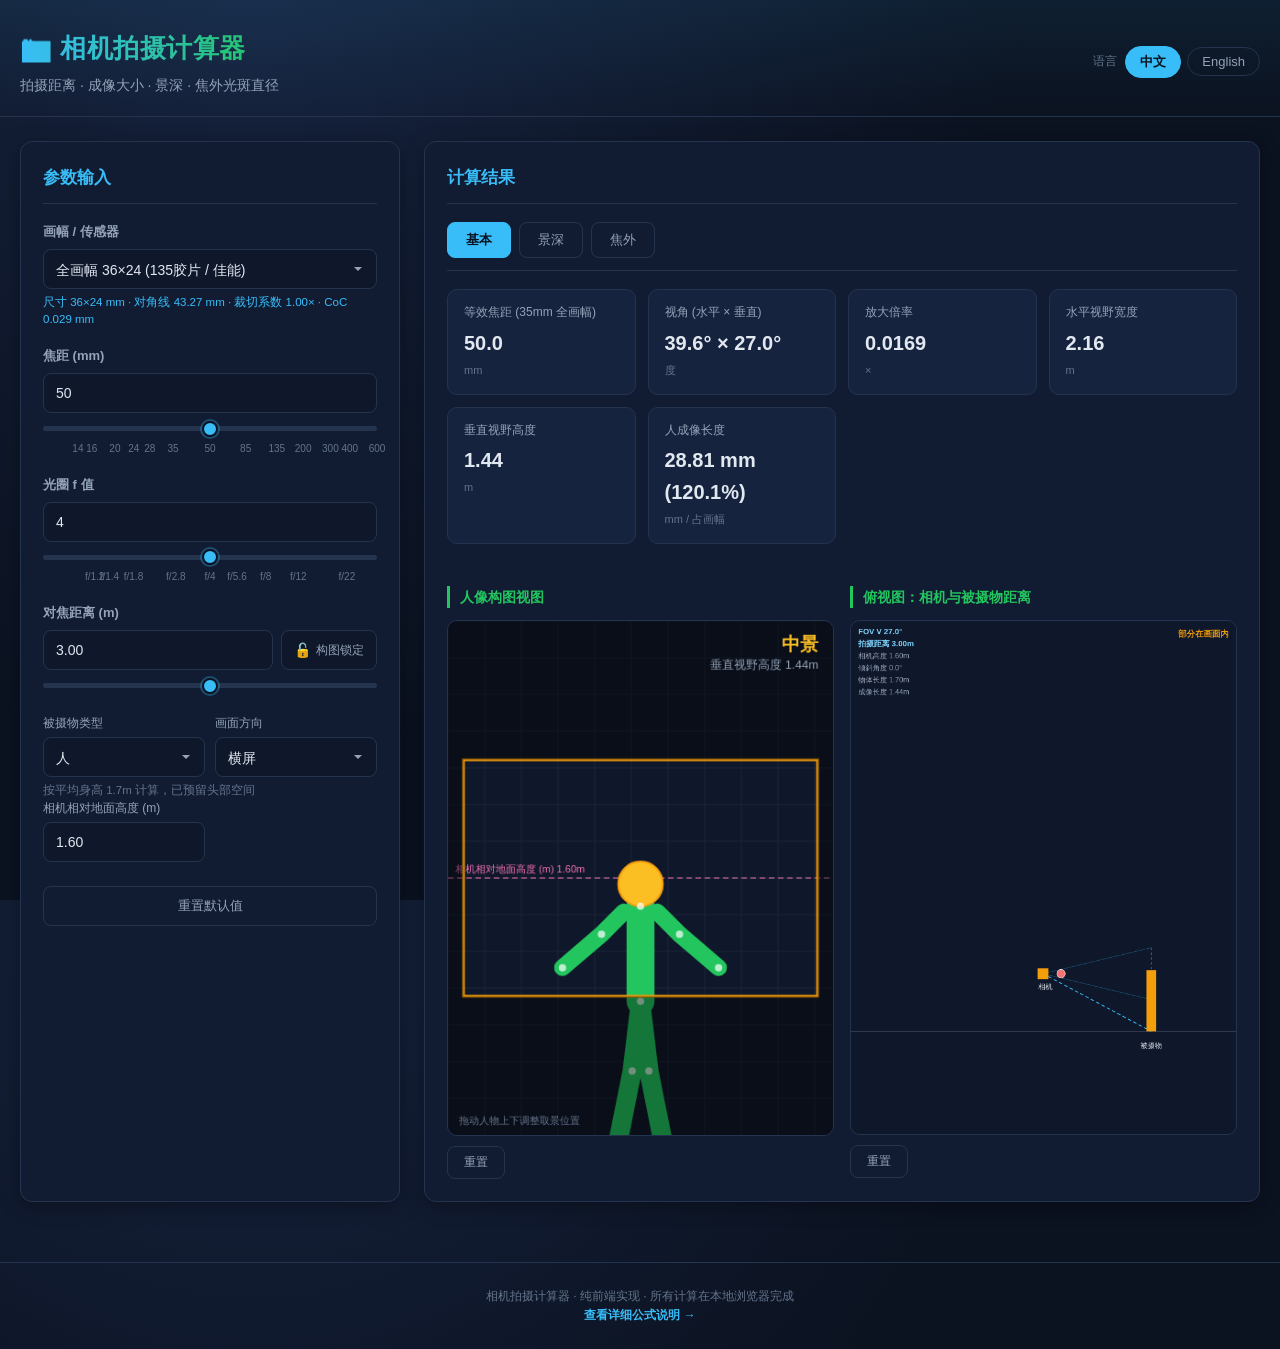
==== index.html @ 33f6d502 "init" ====
<!DOCTYPE html>
<html lang="zh-CN">
<head>
<meta charset="UTF-8">
<meta name="viewport" content="width=device-width, initial-scale=1.0">
<title>相机拍摄计算器 | Camera Calculator</title>
<link rel="stylesheet" href="css/style.css">
</head>
<body>
<header class="app-header">
  <div class="header-inner">
    <div class="header-text">
      <h1 data-i18n="appTitle">📷 相机拍摄计算器</h1>
      <p class="subtitle" data-i18n="subtitle">拍摄距离 · 成像大小 · 景深 · 焦外光斑直径</p>
    </div>
    <div class="lang-switch">
      <span class="lang-label" data-i18n="langLabel">语言</span>
      <button class="lang-btn active" data-lang="zh">中文</button>
      <button class="lang-btn" data-lang="en">English</button>
    </div>
  </div>
</header>

<div class="mobile-nav">
  <button class="mobile-nav-btn active" id="toggleInputBtn" data-i18n="inputTitle">参数输入</button>
  <button class="mobile-nav-btn active" id="toggleResultBtn" data-i18n="resultTitle">计算结果</button>
</div>

<main class="app-main">

  <!-- ============ 输入面板 ============ -->
  <section class="panel panel-input" id="panelInput">
    <h2 data-i18n="inputTitle">参数输入</h2>

    <div class="field-group">
      <label for="sensor" data-i18n="sensor">画幅 / 传感器</label>
      <select id="sensor"></select>
      <div class="hint" id="sensorInfo"></div>
    </div>

    <div class="field-group">
      <label for="focal" data-i18n="focal">焦距 (mm)</label>
      <input type="number" id="focal" value="50" min="1" max="2000" step="0.1">
      <input type="range" id="focalRange" min="0" max="1000" step="1" value="500" class="slider">
      <div class="tick-bar" id="focalTickBar"></div>
    </div>

    <div class="field-group">
      <label for="aperture" data-i18n="aperture">光圈 f 值</label>
      <input type="number" id="aperture" value="4" min="0.7" max="64" step="0.1">
      <input type="range" id="apertureRange" min="0" max="1000" step="1" value="500" class="slider">
      <div class="tick-bar" id="apertureTickBar"></div>
    </div>

    <div class="field-group">
      <label for="distance" data-i18n="distance">对焦距离 (m)</label>
      <div class="distance-input-row">
        <input type="number" id="distance" value="3" min="0.01" max="10000" step="0.01">
        <button class="lock-btn" id="compLockBtn" type="button" aria-pressed="false" title="构图锁定">
          <span class="lock-icon" id="compLockIcon">🔓</span>
          <span data-i18n="compLock">构图锁定</span>
        </button>
      </div>
      <input type="range" id="distanceRange" min="0" max="1000" step="1" value="500" class="slider">
    </div>

    <!-- 基本：被摄物类型与画面方向 -->
    <div class="field-group" data-group="basic">
      <div class="row-2">
        <div class="subj-col">
          <label for="subjectType" data-i18n="subjectType">被摄物类型</label>
          <select id="subjectType">
            <option value="person" selected data-i18n="subjectTypePerson">人</option>
            <option value="object" data-i18n="subjectTypeObject">物体</option>
          </select>
        </div>
        <div class="subj-col" id="orientationWrap">
          <label for="orientation" data-i18n="orientation">画面方向</label>
          <select id="orientation">
            <option value="landscape" selected data-i18n="orientationLandscape">横屏</option>
            <option value="portrait" data-i18n="orientationPortrait">竖屏</option>
          </select>
        </div>
      </div>
      <div class="hint" id="personHint" data-i18n="personHeightHint">按平均身高 1.7m 计算，已预留头部空间</div>
      <div class="row-2" id="eyeHeightRow">
        <div class="subj-col">
          <label for="eyeHeight" data-i18n="eyeHeight">相机相对人眼高度 (m)</label>
          <input type="number" id="eyeHeight" value="1.6" min="0" max="3" step="0.01">
        </div>
      </div>
    </div>

    <!-- 基本：物体尺寸 -->
    <div class="field-group" data-group="basic" id="subjectSizeGroup">
      <label data-i18n="subjectSizeGroup">被摄物尺寸 (m)</label>
      <div class="row-2">
        <div class="subj-col">
          <label for="subjectWidth" class="sub-label" data-i18n="subjectWidth">水平宽度</label>
          <input type="number" id="subjectWidth" value="0.6" min="0.001" max="1000" step="0.01">
        </div>
        <div class="subj-col">
          <label for="subjectHeight" class="sub-label" data-i18n="subjectHeight">垂直高度</label>
          <input type="number" id="subjectHeight" value="1.7" min="0.001" max="1000" step="0.01">
        </div>
      </div>
      <div class="hint" data-i18n="subjectSizeHint">用于计算成像大小及构图（如人物宽 0.6m、高 1.7m）</div>
    </div>

    <!-- 景深：CoC -->
    <div class="field-group" data-group="dof" hidden>
      <div class="row-2">
        <div class="subj-col">
          <label for="cocPreset" data-i18n="cocPreset">景深清晰度标准</label>
          <select id="cocPreset">
            <option value=""></option>
            <option value="normal" selected data-i18n="cocNormal">一般（标准）</option>
            <option value="loose" data-i18n="cocLoose">宽松（景深更深）</option>
            <option value="strict" data-i18n="cocStrict">严格（景深更浅）</option>
          </select>
        </div>
        <div class="subj-col">
          <label for="cocValue" data-i18n="cocValueLabel">CoC 直径 (mm)</label>
          <input type="number" id="cocValue" value="0.030" min="0.001" max="0.2" step="0.001">
        </div>
      </div>
      <div class="hint" data-i18n="cocHint">CoC 越小 = 对清晰度要求越严格，计算的景深越浅</div>
    </div>

    <!-- 焦外 -->
    <div class="field-group" data-group="bokeh" hidden>
      <div class="row-2">
        <div class="subj-col">
          <label for="bgDistance"><span data-i18n="bgDistance">背景/焦外点距离 (m)</span> <span class="opt" data-i18n="optional">可选</span></label>
          <input type="number" id="bgDistance" value="10" min="0.01" max="100000" step="0.1">
        </div>
        <div class="subj-col">
          <label for="bgLightSize"><span data-i18n="bgLightSize">焦外光源实际直径 (m)</span> <span class="opt" data-i18n="optional">可选</span></label>
          <input type="number" id="bgLightSize" value="0" min="0" max="100" step="0.01">
        </div>
      </div>
      <div class="hint" data-i18n="bgDistanceHint">背景距离与光源尺寸用于计算焦外光斑直径</div>
    </div>

    <button id="resetBtn" class="btn-secondary" data-i18n="reset">重置默认值</button>
  </section>

  <!-- ============ 结果面板 ============ -->
  <section class="panel panel-result" id="panelResult">
    <h2 data-i18n="resultTitle">计算结果</h2>

    <div class="tab-bar">
      <button class="tab-btn active" data-tab="basic" data-i18n="tabBasic">基本</button>
      <button class="tab-btn" data-tab="dof" data-i18n="tabDof">景深</button>
      <button class="tab-btn" data-tab="bokeh" data-i18n="tabBokeh">焦外</button>
    </div>

    <!-- 基本 -->
    <div class="tab-panel active" id="tab-basic">
      <div class="result-grid" id="objectCards">
        <div class="card">
          <div class="card-title" data-i18n="equivFocal">等效焦距 (35mm 全画幅)</div>
          <div class="card-value" id="rEquivFocal">—</div>
          <div class="card-unit" data-i18n="unitMm">mm</div>
        </div>
        <div class="card">
          <div class="card-title" data-i18n="fov">视角 (水平 × 垂直)</div>
          <div class="card-value" id="rFov">—</div>
          <div class="card-unit" data-i18n="unitDeg">度</div>
        </div>
        <div class="card">
          <div class="card-title" data-i18n="magnification">放大倍率</div>
          <div class="card-value" id="rMagnification">—</div>
          <div class="card-unit" data-i18n="unitTimes">×</div>
        </div>
        <div class="card">
          <div class="card-title" data-i18n="fovWidth">水平视野宽度</div>
          <div class="card-value" id="rFovWidth">—</div>
          <div class="card-unit" data-i18n="unitM">m</div>
        </div>
        <div class="card">
          <div class="card-title" data-i18n="fovHeight">垂直视野高度</div>
          <div class="card-value" id="rFovHeight">—</div>
          <div class="card-unit" data-i18n="unitM">m</div>
        </div>
        <div class="card" id="imageWidthCard">
          <div class="card-title" data-i18n="imageWidth">成像宽度</div>
          <div class="card-value" id="rImageWidth">—</div>
          <div class="card-unit" data-i18n="unitMmRatio">mm / 占画幅</div>
        </div>
        <div class="card" id="imageHeightCard">
          <div class="card-title" data-i18n="imageHeight">成像高度</div>
          <div class="card-value" id="rImageHeight">—</div>
          <div class="card-unit" data-i18n="unitMmRatio">mm / 占画幅</div>
        </div>
        <div class="card" id="personImagingCard" hidden>
          <div class="card-title" data-i18n="personImagingLength">人成像长度</div>
          <div class="card-value" id="rPersonImaging">—</div>
          <div class="card-unit" data-i18n="unitMmRatio">mm / 占画幅</div>
        </div>
      </div>

      <div class="scene-row">
        <!-- 人像构图视图（仅人像模式显示） -->
        <div class="visual-wrap" id="personSceneWrap">
          <h3 class="section-title" data-i18n="scenePersonVisual">人像构图视图</h3>
          <canvas id="personCanvas" width="420" height="560"></canvas>
          <button class="view-reset-btn" id="resetPortraitBtn" type="button" data-i18n="viewReset">重置</button>
        </div>

        <!-- 俯视图水平参考（仅物体模式显示） -->
        <div class="visual-wrap" id="topViewWrap" hidden>
          <h3 class="section-title" data-i18n="sceneTopVisual">俯视图：相机与被摄物距离</h3>
          <canvas id="sceneTopCanvas" width="640" height="853"></canvas>
          <button class="view-reset-btn" id="resetTopBtn" type="button" data-i18n="viewReset">重置</button>
        </div>

        <!-- 俯视图垂直参考（人像与物体共用） -->
        <div class="visual-wrap" id="sideViewWrap">
          <h3 class="section-title" data-i18n="sceneTopVisual">俯视图：相机与被摄物距离</h3>
          <canvas id="sceneSideCanvas" width="640" height="853"></canvas>
          <button class="view-reset-btn" id="resetSideBtn" type="button" data-i18n="viewReset">重置</button>
        </div>
      </div>
    </div>

    <!-- 景深 -->
    <div class="tab-panel" id="tab-dof">
      <div class="result-grid">
        <div class="card highlight">
          <div class="card-title" data-i18n="dofTotal">总景深</div>
          <div class="card-value" id="rDofTotal">—</div>
          <div class="card-unit" data-i18n="unitM">m</div>
        </div>
        <div class="card">
          <div class="card-title" data-i18n="dofNear">前景深</div>
          <div class="card-value" id="rDofNear">—</div>
          <div class="card-unit" data-i18n="unitM">m</div>
        </div>
        <div class="card">
          <div class="card-title" data-i18n="dofFar">后景深</div>
          <div class="card-value" id="rDofFar">—</div>
          <div class="card-unit" data-i18n="unitM">m</div>
        </div>
        <div class="card">
          <div class="card-title" data-i18n="dofRange">清晰范围</div>
          <div class="card-value" id="rDofRange">—</div>
          <div class="card-unit" data-i18n="unitM">m</div>
        </div>
        <div class="card">
          <div class="card-title" data-i18n="hyperfocal">超焦距</div>
          <div class="card-value" id="rHyperfocal">—</div>
          <div class="card-unit" data-i18n="unitM">m</div>
        </div>
        <div class="card">
          <div class="card-title" data-i18n="entrancePupil">入瞳直径</div>
          <div class="card-value" id="rEntrancePupil">—</div>
          <div class="card-unit" data-i18n="unitMm">mm</div>
        </div>
      </div>

      <div class="visual-wrap">
        <h3 class="section-title" data-i18n="dofVisual">景深可视化</h3>
        <canvas id="dofCanvas" width="900" height="240"></canvas>
        <button class="view-reset-btn" id="resetDofBtn" type="button" data-i18n="viewReset">重置</button>
      </div>

      <div class="conclusion-box">
        <h3 class="section-title" data-i18n="dofConclusionLabel">景深结论</h3>
        <p id="dofConclusion">—</p>
      </div>
    </div>

    <!-- 焦外 -->
    <div class="tab-panel" id="tab-bokeh">
      <div class="result-grid">
        <div class="card highlight">
          <div class="card-title" data-i18n="bokehSensor">焦外光斑直径（传感器上）</div>
          <div class="card-value" id="rBokehSensor">—</div>
          <div class="card-unit" data-i18n="unitMm">mm</div>
        </div>
        <div class="card">
          <div class="card-title" data-i18n="bokehRatio">光斑占画幅比例</div>
          <div class="card-value" id="rBokehRatio">—</div>
          <div class="card-unit" data-i18n="unitPercent">%</div>
        </div>
        <div class="card">
          <div class="card-title" data-i18n="bokehPixels">光斑像素直径</div>
          <div class="card-value" id="rBokehPixels">—</div>
          <div class="card-unit" data-i18n="unitPx">px</div>
        </div>
        <div class="card">
          <div class="card-title" data-i18n="bokehBlur">背景模糊程度</div>
          <div class="card-value" id="rBokehBlur">—</div>
          <div class="card-unit" data-i18n="unitLevel">等级</div>
        </div>
      </div>

      <div class="visual-wrap">
        <h3 class="section-title" data-i18n="bokehVisual">焦外光斑预览 (3:2)</h3>
        <canvas id="bokehCanvas" width="900" height="560"></canvas>
      </div>
    </div>
  </section>

</main>

<footer class="app-footer">
  <p data-i18n="footer">相机拍摄计算器 · 纯前端实现 · 所有计算在本地浏览器完成</p>
  <p><a href="formulas.html" class="formula-link" data-i18n="formulaLink">查看详细公式说明 →</a></p>
</footer>

<script src="js/sensors.js"></script>
<script src="js/calc.js"></script>
<script src="js/i18n.js"></script>
<script src="js/data.js"></script>
<script src="js/FieldVisualizationView.js"></script>
<script src="js/BokehPreview.js"></script>
<script src="js/CameraDistanceView.js"></script>
<script src="js/PortraitView.js"></script>
<script src="js/app.js"></script>
</body>
</html>
---- css/style.css ----
/* ============================================================
   相机拍摄计算器 - 样式表
   ============================================================ */

:root {
  --bg: #0b1220;
  --bg-2: #0f172a;
  --panel: #111c33;
  --panel-2: #16233f;
  --border: #24344f;
  --text: #e2e8f0;
  --text-dim: #94a3b8;
  --text-mute: #64748b;
  --accent: #38bdf8;
  --accent-2: #22c55e;
  --accent-warm: #f59e0b;
  --danger: #f87171;
  --radius: 12px;
  --shadow: 0 4px 20px rgba(0, 0, 0, 0.35);
}

* {
  box-sizing: border-box;
  margin: 0;
  padding: 0;
}

html, body {
  height: 100%;
}

body {
  font-family: -apple-system, BlinkMacSystemFont, "Segoe UI", "PingFang SC",
    "Hiragino Sans GB", "Microsoft YaHei", sans-serif;
  background: radial-gradient(circle at 20% 0%, #16233f 0%, var(--bg) 55%);
  color: var(--text);
  line-height: 1.6;
  min-height: 100vh;
  -webkit-font-smoothing: antialiased;
}

/* ---------- 头部 ---------- */
.app-header {
  padding: 28px 20px 20px;
  border-bottom: 1px solid var(--border);
  background: linear-gradient(180deg, rgba(56, 189, 248, 0.08), transparent);
}

.header-inner {
  max-width: 1400px;
  margin: 0 auto;
  display: flex;
  flex-wrap: wrap;
  align-items: center;
  justify-content: space-between;
  gap: 16px;
}

.app-header h1 {
  font-size: 26px;
  font-weight: 700;
  letter-spacing: 0.5px;
  background: linear-gradient(90deg, #38bdf8, #22c55e);
  -webkit-background-clip: text;
  background-clip: text;
  -webkit-text-fill-color: transparent;
}

.subtitle {
  color: var(--text-dim);
  font-size: 14px;
  margin-top: 4px;
}

/* ---------- 语言切换 ---------- */
.lang-switch {
  display: flex;
  align-items: center;
  gap: 6px;
  flex-shrink: 0;
}

.lang-label {
  font-size: 12px;
  color: var(--text-mute);
  margin-right: 2px;
}

.lang-btn {
  padding: 6px 14px;
  background: transparent;
  border: 1px solid var(--border);
  border-radius: 18px;
  color: var(--text-dim);
  font-size: 13px;
  font-family: inherit;
  cursor: pointer;
  transition: all 0.15s;
}

.lang-btn:hover {
  border-color: var(--accent);
  color: var(--accent);
}

.lang-btn.active {
  background: var(--accent);
  border-color: var(--accent);
  color: #0b1220;
  font-weight: 600;
}

/* ---------- 移动端折叠导航 ---------- */
.mobile-nav {
  display: none;
  max-width: 1400px;
  margin: 12px auto 0;
  padding: 0 20px;
  gap: 10px;
}

.mobile-nav-btn {
  flex: 1;
  padding: 10px 0;
  background: var(--panel);
  border: 1px solid var(--border);
  border-radius: 8px;
  color: var(--text-dim);
  font-size: 13px;
  font-family: inherit;
  cursor: pointer;
  transition: all 0.15s;
}

.mobile-nav-btn.active {
  background: var(--accent);
  border-color: var(--accent);
  color: #0b1220;
  font-weight: 600;
}

.formula-link {
  color: var(--accent);
  text-decoration: none;
  font-weight: 600;
}

.formula-link:hover {
  text-decoration: underline;
}

/* 滑块刻度 */
.slider {
  position: relative;
}

.tick-bar {
  position: relative;
  height: 16px;
  margin-top: 2px;
}

.tick-bar .tick {
  position: absolute;
  transform: translateX(-50%);
  font-size: 10px;
  color: var(--text-mute);
  white-space: nowrap;
}

/* ---------- 主布局 ---------- */
.app-main {
  max-width: 1400px;
  margin: 0 auto;
  padding: 24px 20px 60px;
  display: grid;
  grid-template-columns: 380px 1fr;
  gap: 24px;
  align-items: stretch;
}

.panel {
  background: var(--panel);
  border: 1px solid var(--border);
  border-radius: var(--radius);
  padding: 22px;
  box-shadow: var(--shadow);
}

.panel-input,
.panel-result {
  display: flex;
  flex-direction: column;
}

.panel h2 {
  font-size: 17px;
  font-weight: 600;
  margin-bottom: 18px;
  padding-bottom: 12px;
  border-bottom: 1px solid var(--border);
  color: var(--accent);
}

.panel-input {
  /* 不悬浮，随页面流自然滚动 */
}

.panel-result {
  min-width: 0;
}

.panel-formula {
  grid-column: 1 / -1;
}

/* ---------- 表单 ---------- */
.field-group {
  margin-bottom: 18px;
}

.field-group label {
  display: block;
  font-size: 13px;
  font-weight: 600;
  color: var(--text-dim);
  margin-bottom: 6px;
}

.field-group .opt {
  font-weight: 400;
  color: var(--text-mute);
  font-size: 11px;
}

.field-group input[type="number"],
.field-group select,
.subj-col input[type="number"],
.subj-col select {
  width: 100%;
  height: 40px;
  padding: 0 12px;
  background: var(--bg-2);
  border: 1px solid var(--border);
  border-radius: 8px;
  color: var(--text);
  font-size: 14px;
  font-family: inherit;
  line-height: 40px;
  transition: border-color 0.15s, box-shadow 0.15s;
}

.field-group input[type="number"]:focus,
.field-group select:focus {
  outline: none;
  border-color: var(--accent);
  box-shadow: 0 0 0 3px rgba(56, 189, 248, 0.15);
}

.field-group select {
  cursor: pointer;
  appearance: none;
  background-image: url("data:image/svg+xml,%3Csvg xmlns='http://www.w3.org/2000/svg' width='12' height='12' viewBox='0 0 12 12'%3E%3Cpath fill='%2394a3b8' d='M6 8L2 4h8z'/%3E%3C/svg%3E");
  background-repeat: no-repeat;
  background-position: right 12px center;
  padding-right: 32px;
}

.field-group select optgroup {
  background: var(--bg-2);
  color: var(--accent);
  font-weight: 600;
}

.field-group select option {
  background: var(--bg-2);
  color: var(--text);
}

.slider {
  width: 100%;
  margin-top: 8px;
  -webkit-appearance: none;
  appearance: none;
  height: 5px;
  border-radius: 3px;
  background: var(--border);
  cursor: pointer;
}

.slider::-webkit-slider-thumb {
  -webkit-appearance: none;
  appearance: none;
  width: 16px;
  height: 16px;
  border-radius: 50%;
  background: var(--accent);
  border: 2px solid var(--bg);
  box-shadow: 0 0 0 2px rgba(56, 189, 248, 0.3);
  cursor: pointer;
}

.slider::-moz-range-thumb {
  width: 16px;
  height: 16px;
  border-radius: 50%;
  background: var(--accent);
  border: 2px solid var(--bg);
  cursor: pointer;
}

.hint {
  font-size: 11.5px;
  color: var(--text-mute);
  margin-top: 5px;
  line-height: 1.5;
}

/* 双列输入 */
.row-2 {
  display: grid;
  grid-template-columns: 1fr 1fr;
  gap: 10px;
}

.subj-col > label {
  display: block;
  font-size: 12px;
  font-weight: 500;
  color: var(--text-dim);
  margin-bottom: 4px;
}

.subj-col input[type="number"]:focus,
.subj-col select:focus {
  outline: none;
  border-color: var(--accent);
  box-shadow: 0 0 0 3px rgba(56, 189, 248, 0.15);
}

.subj-col select {
  cursor: pointer;
  appearance: none;
  background-image: url("data:image/svg+xml,%3Csvg xmlns='http://www.w3.org/2000/svg' width='12' height='12' viewBox='0 0 12 12'%3E%3Cpath fill='%2394a3b8' d='M6 8L2 4h8z'/%3E%3C/svg%3E");
  background-repeat: no-repeat;
  background-position: right 12px center;
  padding-right: 32px;
}

#sensorInfo {
  color: var(--accent);
  font-size: 11.5px;
}

.btn-secondary {
  width: 100%;
  padding: 10px;
  margin-top: 6px;
  background: transparent;
  border: 1px solid var(--border);
  border-radius: 8px;
  color: var(--text-dim);
  font-size: 13px;
  font-family: inherit;
  cursor: pointer;
  transition: all 0.15s;
}

.btn-secondary:hover {
  border-color: var(--accent);
  color: var(--accent);
  background: rgba(56, 189, 248, 0.06);
}

/* ---------- 选项卡 ---------- */
.tab-bar {
  display: flex;
  gap: 8px;
  margin-bottom: 18px;
  border-bottom: 1px solid var(--border);
  padding-bottom: 12px;
}

.tab-btn {
  padding: 8px 18px;
  background: transparent;
  border: 1px solid var(--border);
  border-radius: 8px;
  color: var(--text-dim);
  font-size: 13px;
  font-family: inherit;
  cursor: pointer;
  transition: all 0.15s;
}

.tab-btn:hover {
  border-color: var(--accent);
  color: var(--accent);
}

.tab-btn.active {
  background: var(--accent);
  border-color: var(--accent);
  color: #0b1220;
  font-weight: 600;
}

.tab-panel {
  display: none;
}

.tab-panel.active {
  display: block;
}

/* ---------- 结果卡片 ---------- */
.result-grid {
  display: grid;
  grid-template-columns: repeat(auto-fill, minmax(180px, 1fr));
  gap: 12px;
  margin-bottom: 8px;
}

.card {
  background: var(--panel-2);
  border: 1px solid var(--border);
  border-radius: 10px;
  padding: 14px 16px;
  transition: border-color 0.15s, transform 0.15s;
}

.card:hover {
  border-color: #2f4a6e;
  transform: translateY(-1px);
}

.card.highlight {
  background: linear-gradient(135deg, rgba(56, 189, 248, 0.12), rgba(34, 197, 94, 0.08));
  border-color: rgba(56, 189, 248, 0.4);
}

.card-title {
  font-size: 12px;
  color: var(--text-dim);
  margin-bottom: 6px;
  line-height: 1.4;
}

.card-value {
  font-size: 20px;
  font-weight: 700;
  color: var(--text);
  font-variant-numeric: tabular-nums;
  word-break: break-word;
}

.card.highlight .card-value {
  color: var(--accent);
}

.card-unit {
  font-size: 11px;
  color: var(--text-mute);
  margin-top: 3px;
}

.section-title {
  font-size: 14px;
  font-weight: 600;
  color: var(--accent-2);
  margin: 22px 0 12px;
  padding-left: 10px;
  border-left: 3px solid var(--accent-2);
}

/* ---------- 可视化 ---------- */
.scene-row {
  display: grid;
  grid-template-columns: 1fr 1fr;
  gap: 16px;
  margin-top: 20px;
}

.scene-row .visual-wrap {
  margin-top: 0;
}

.visual-wrap {
  margin-top: 20px;
}

  .visual-wrap canvas {
    width: 100%;
    height: auto;
    border-radius: 10px;
    border: 1px solid var(--border);
    display: block;
  }

  .view-reset-btn {
    margin-top: 10px;
    padding: 7px 16px;
    background: transparent;
    border: 1px solid var(--border);
    border-radius: 8px;
    color: var(--text-dim);
    font-size: 12px;
    font-family: inherit;
    cursor: pointer;
    transition: all 0.15s;
  }

  .view-reset-btn:hover {
    border-color: var(--accent);
    color: var(--accent);
    background: rgba(56, 189, 248, 0.06);
  }

  .view-reset-btn:disabled,
  .lock-btn:disabled {
    opacity: 0.45;
    cursor: not-allowed;
  }

  .distance-input-row {
    display: flex;
    align-items: center;
    gap: 8px;
  }

  .distance-input-row input {
    flex: 1;
    min-width: 0;
  }

  input:disabled,
  .slider:disabled {
    opacity: 0.5;
    cursor: not-allowed;
  }

  .lock-btn {
    display: inline-flex;
    align-items: center;
    gap: 5px;
    height: 40px;
    padding: 0 12px;
    background: var(--bg-2);
    border: 1px solid var(--border);
    border-radius: 8px;
    color: var(--text-dim);
    font-size: 12px;
    font-family: inherit;
    white-space: nowrap;
    cursor: pointer;
    transition: all 0.15s;
  }

  .lock-btn:hover {
    border-color: var(--accent);
    color: var(--accent);
  }

  .lock-btn.active {
    background: rgba(245, 158, 11, 0.15);
    border-color: var(--accent-warm);
    color: var(--accent-warm);
    font-weight: 600;
  }

  .lock-icon {
    font-size: 14px;
  }

/* ---------- 公式说明 ---------- */
.formula-list {
  display: grid;
  grid-template-columns: repeat(auto-fill, minmax(280px, 1fr));
  gap: 16px;
}

.formula-item {
  background: var(--panel-2);
  border: 1px solid var(--border);
  border-radius: 10px;
  padding: 16px;
}

.formula-item h4 {
  font-size: 13px;
  color: var(--accent);
  margin-bottom: 10px;
}

.formula-item code {
  display: block;
  background: var(--bg-2);
  border: 1px solid var(--border);
  border-radius: 6px;
  padding: 7px 10px;
  margin-bottom: 6px;
  font-family: "SF Mono", Consolas, "Courier New", monospace;
  font-size: 12px;
  color: #7dd3fc;
  overflow-x: auto;
  white-space: nowrap;
}

.formula-item p {
  font-size: 12px;
  color: var(--text-mute);
  margin-top: 6px;
  line-height: 1.6;
}

/* ---------- 页脚 ---------- */
.app-footer {
  text-align: center;
  padding: 24px;
  color: var(--text-mute);
  font-size: 12px;
  border-top: 1px solid var(--border);
}

/* ---------- 响应式：平板 ---------- */
@media (max-width: 980px) {
  .app-main {
    grid-template-columns: 1fr;
  }
  .panel-input {
    position: static;
  }
}

/* ---------- 响应式：手机 ---------- */
@media (max-width: 600px) {
  .mobile-nav {
    display: flex;
  }
  .app-header {
    padding: 18px 14px 14px;
  }
  .app-header h1 {
    font-size: 19px;
  }
  .subtitle {
    font-size: 12px;
  }
  .header-inner {
    flex-direction: column;
    align-items: flex-start;
    gap: 10px;
  }
  .lang-switch {
    align-self: flex-start;
  }
  .lang-btn {
    padding: 5px 12px;
    font-size: 12px;
  }

  .app-main {
    padding: 16px 12px 40px;
    grid-template-columns: 1fr;
    gap: 16px;
  }

  .panel {
    padding: 16px;
  }
  .panel h2 {
    font-size: 15px;
  }

  .result-grid {
    grid-template-columns: repeat(2, 1fr);
    gap: 10px;
  }
  .card {
    padding: 10px 12px;
  }
  .card-title {
    font-size: 11px;
  }
  .card-value {
    font-size: 17px;
  }
  .card-unit {
    font-size: 10px;
  }

  .formula-list {
    grid-template-columns: 1fr;
  }

  .scene-row {
    grid-template-columns: 1fr;
  }

  .visual-wrap canvas {
    width: 100%;
    height: auto;
  }
}

/* 确保结果选项卡面板高度一致 */
.tab-panel {
  min-height: 520px;
}

.tab-panel.active {
  display: block;
}
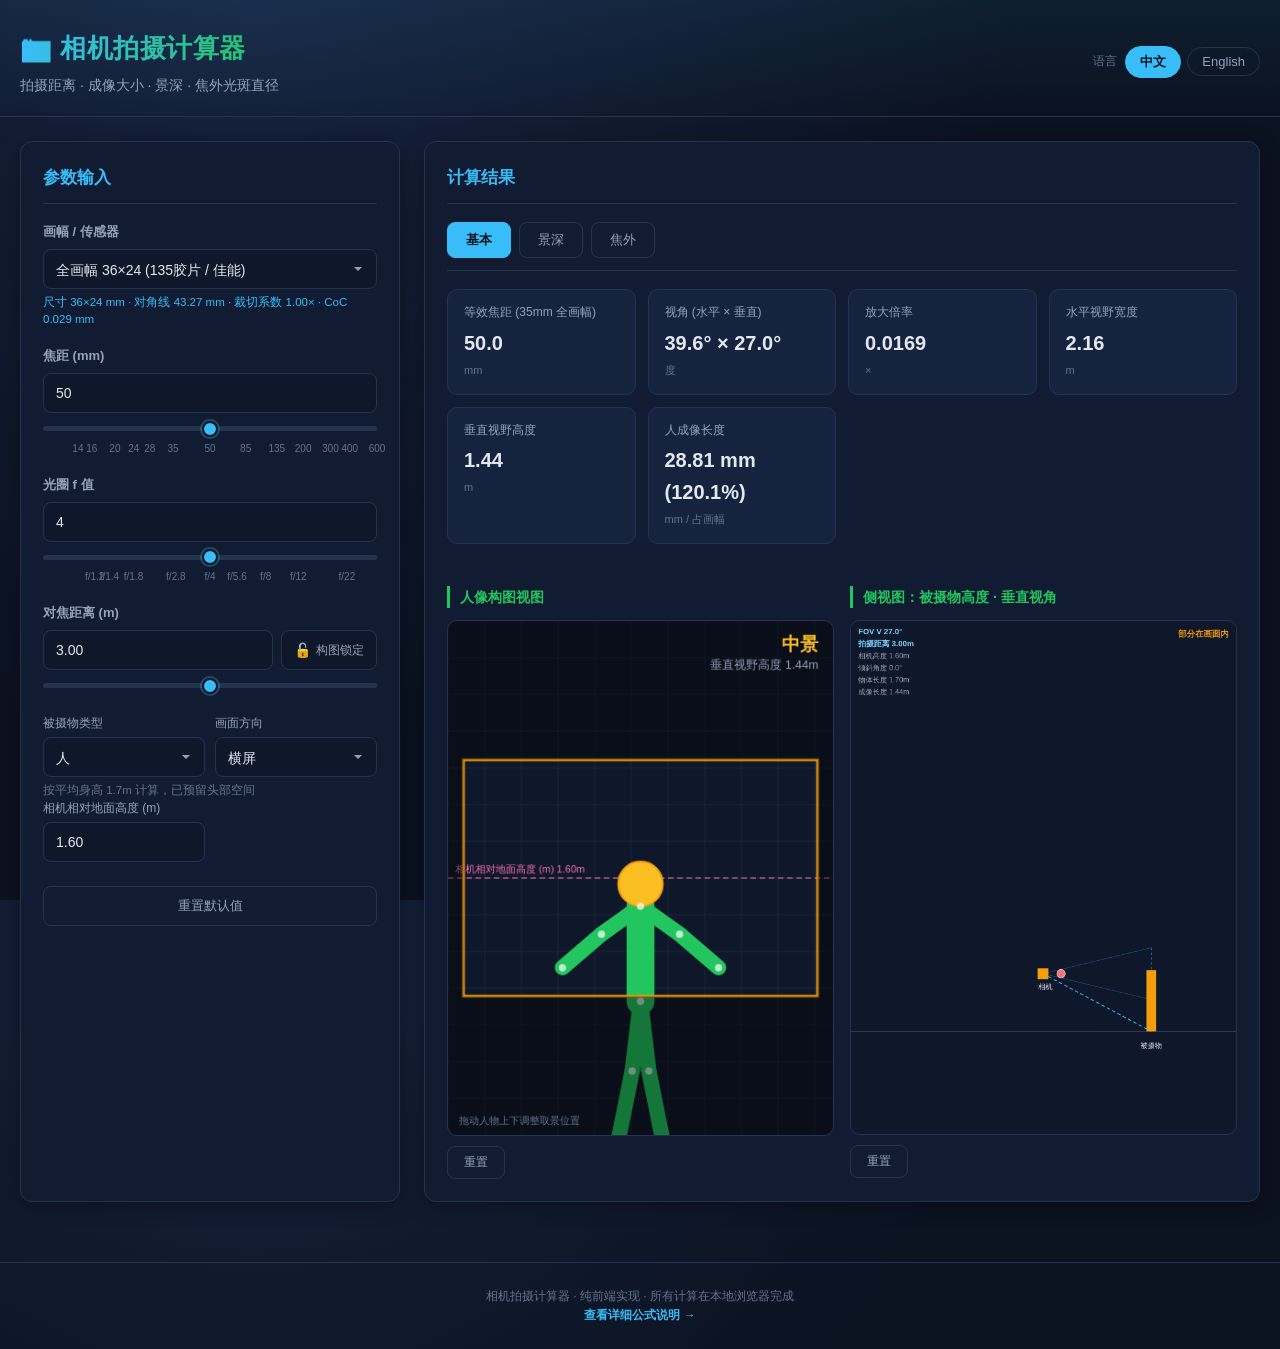
==== commit 151cf380: "update for i18n" ====
--- a/index.html
+++ b/index.html
@@ -15,8 +15,8 @@
     </div>
     <div class="lang-switch">
       <span class="lang-label" data-i18n="langLabel">语言</span>
-      <button class="lang-btn active" data-lang="zh">中文</button>
-      <button class="lang-btn" data-lang="en">English</button>
+      <button class="lang-btn active" data-lang="zh" data-i18n="langZh">中文</button>
+      <button class="lang-btn" data-lang="en" data-i18n="langEn">English</button>
     </div>
   </div>
 </header>
@@ -28,7 +28,7 @@
 
 <main class="app-main">
 
-  <!-- ============ 输入面板 ============ -->
+  <!-- ============ Input panel ============ -->
   <section class="panel panel-input" id="panelInput">
     <h2 data-i18n="inputTitle">参数输入</h2>
 
@@ -64,7 +64,7 @@
       <input type="range" id="distanceRange" min="0" max="1000" step="1" value="500" class="slider">
     </div>
 
-    <!-- 基本：被摄物类型与画面方向 -->
+    <!-- Basic: subject type and orientation -->
     <div class="field-group" data-group="basic">
       <div class="row-2">
         <div class="subj-col">
@@ -91,7 +91,7 @@
       </div>
     </div>
 
-    <!-- 基本：物体尺寸 -->
+    <!-- Basic: object size -->
     <div class="field-group" data-group="basic" id="subjectSizeGroup">
       <label data-i18n="subjectSizeGroup">被摄物尺寸 (m)</label>
       <div class="row-2">
@@ -107,7 +107,7 @@
       <div class="hint" data-i18n="subjectSizeHint">用于计算成像大小及构图（如人物宽 0.6m、高 1.7m）</div>
     </div>
 
-    <!-- 景深：CoC -->
+    <!-- Depth of field: CoC -->
     <div class="field-group" data-group="dof" hidden>
       <div class="row-2">
         <div class="subj-col">
@@ -127,7 +127,7 @@
       <div class="hint" data-i18n="cocHint">CoC 越小 = 对清晰度要求越严格，计算的景深越浅</div>
     </div>
 
-    <!-- 焦外 -->
+    <!-- Bokeh -->
     <div class="field-group" data-group="bokeh" hidden>
       <div class="row-2">
         <div class="subj-col">
@@ -145,7 +145,7 @@
     <button id="resetBtn" class="btn-secondary" data-i18n="reset">重置默认值</button>
   </section>
 
-  <!-- ============ 结果面板 ============ -->
+  <!-- ============ Result panel ============ -->
   <section class="panel panel-result" id="panelResult">
     <h2 data-i18n="resultTitle">计算结果</h2>
 
@@ -155,7 +155,7 @@
       <button class="tab-btn" data-tab="bokeh" data-i18n="tabBokeh">焦外</button>
     </div>
 
-    <!-- 基本 -->
+    <!-- Basic -->
     <div class="tab-panel active" id="tab-basic">
       <div class="result-grid" id="objectCards">
         <div class="card">
@@ -201,30 +201,30 @@
       </div>
 
       <div class="scene-row">
-        <!-- 人像构图视图（仅人像模式显示） -->
+        <!-- Portrait framing view (person mode only) -->
         <div class="visual-wrap" id="personSceneWrap">
           <h3 class="section-title" data-i18n="scenePersonVisual">人像构图视图</h3>
           <canvas id="personCanvas" width="420" height="560"></canvas>
           <button class="view-reset-btn" id="resetPortraitBtn" type="button" data-i18n="viewReset">重置</button>
         </div>
 
-        <!-- 俯视图水平参考（仅物体模式显示） -->
+        <!-- Top view horizontal reference (object mode only) -->
         <div class="visual-wrap" id="topViewWrap" hidden>
           <h3 class="section-title" data-i18n="sceneTopVisual">俯视图：相机与被摄物距离</h3>
           <canvas id="sceneTopCanvas" width="640" height="853"></canvas>
           <button class="view-reset-btn" id="resetTopBtn" type="button" data-i18n="viewReset">重置</button>
         </div>
 
-        <!-- 俯视图垂直参考（人像与物体共用） -->
+        <!-- Side view vertical reference (shared by person and object modes) -->
         <div class="visual-wrap" id="sideViewWrap">
-          <h3 class="section-title" data-i18n="sceneTopVisual">俯视图：相机与被摄物距离</h3>
+          <h3 class="section-title" data-i18n="sceneSideVisual">侧视图：被摄物高度 · 垂直视角</h3>
           <canvas id="sceneSideCanvas" width="640" height="853"></canvas>
           <button class="view-reset-btn" id="resetSideBtn" type="button" data-i18n="viewReset">重置</button>
         </div>
       </div>
     </div>
 
-    <!-- 景深 -->
+    <!-- Depth of field -->
     <div class="tab-panel" id="tab-dof">
       <div class="result-grid">
         <div class="card highlight">
@@ -271,7 +271,7 @@
       </div>
     </div>
 
-    <!-- 焦外 -->
+    <!-- Bokeh -->
     <div class="tab-panel" id="tab-bokeh">
       <div class="result-grid">
         <div class="card highlight">
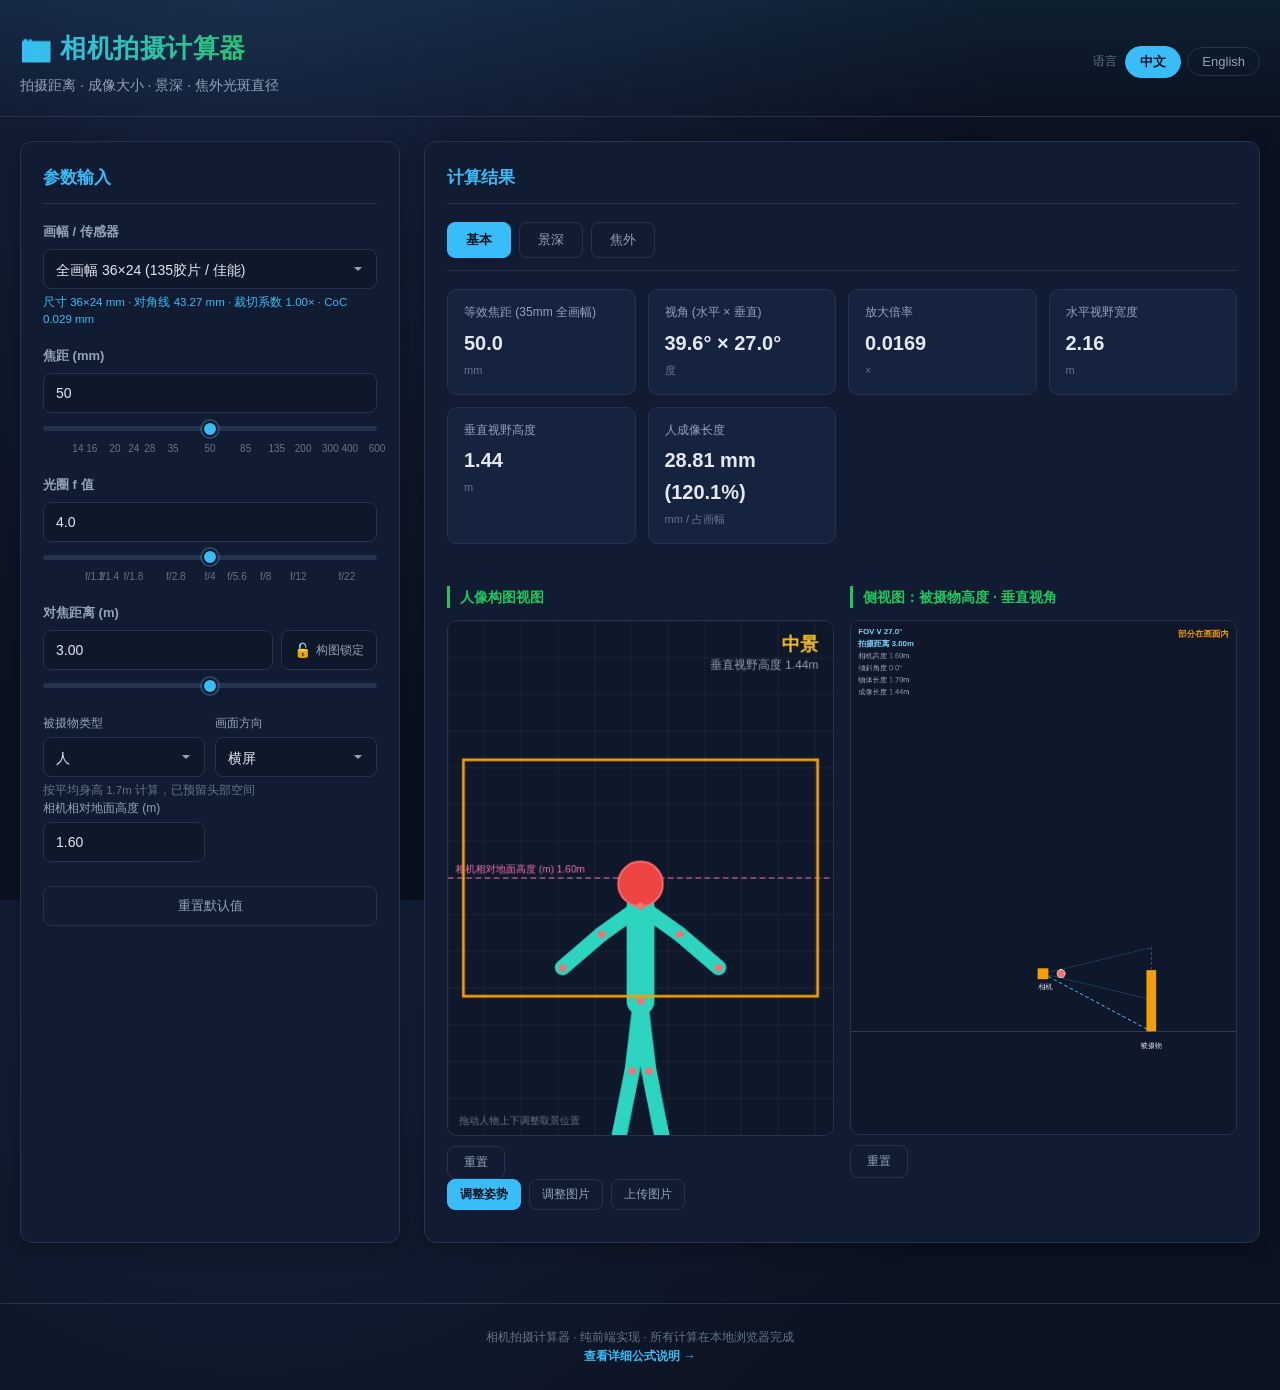
==== commit b0878108: "fix issue" ====
--- a/index.html
+++ b/index.html
@@ -206,6 +206,13 @@
           <h3 class="section-title" data-i18n="scenePersonVisual">人像构图视图</h3>
           <canvas id="personCanvas" width="420" height="560"></canvas>
           <button class="view-reset-btn" id="resetPortraitBtn" type="button" data-i18n="viewReset">重置</button>
+          <div class="person-toolbar">
+            <button class="person-mode-btn active" type="button" data-mode="pose" data-i18n="editPose">调整姿势</button>
+            <button class="person-mode-btn" type="button" data-mode="pan" data-i18n="panImage">调整图片</button>
+            <button class="person-mode-btn" type="button" id="personImageUploadBtn" data-i18n="uploadImage">上传图片</button>
+            <button class="person-mode-btn danger" type="button" id="removePersonImageBtn" data-i18n="removeImage" hidden>移除图片</button>
+            <input type="file" id="personImageInput" accept="image/*" hidden>
+          </div>
         </div>
 
         <!-- Top view horizontal reference (object mode only) -->
--- a/css/style.css
+++ b/css/style.css
@@ -497,6 +497,42 @@
     display: block;
   }
 
+  .person-toolbar {
+    display: flex;
+    flex-wrap: wrap;
+    gap: 8px;
+    margin-bottom: 10px;
+  }
+
+  .person-mode-btn {
+    padding: 6px 12px;
+    background: transparent;
+    border: 1px solid var(--border);
+    border-radius: 8px;
+    color: var(--text-dim);
+    font-size: 12px;
+    font-family: inherit;
+    cursor: pointer;
+    transition: all 0.15s;
+  }
+
+  .person-mode-btn:hover {
+    border-color: var(--accent);
+    color: var(--accent);
+  }
+
+  .person-mode-btn.active {
+    background: var(--accent);
+    border-color: var(--accent);
+    color: #0b1220;
+    font-weight: 600;
+  }
+
+  .person-mode-btn.danger:hover {
+    border-color: var(--danger);
+    color: var(--danger);
+  }
+
   .view-reset-btn {
     margin-top: 10px;
     padding: 7px 16px;
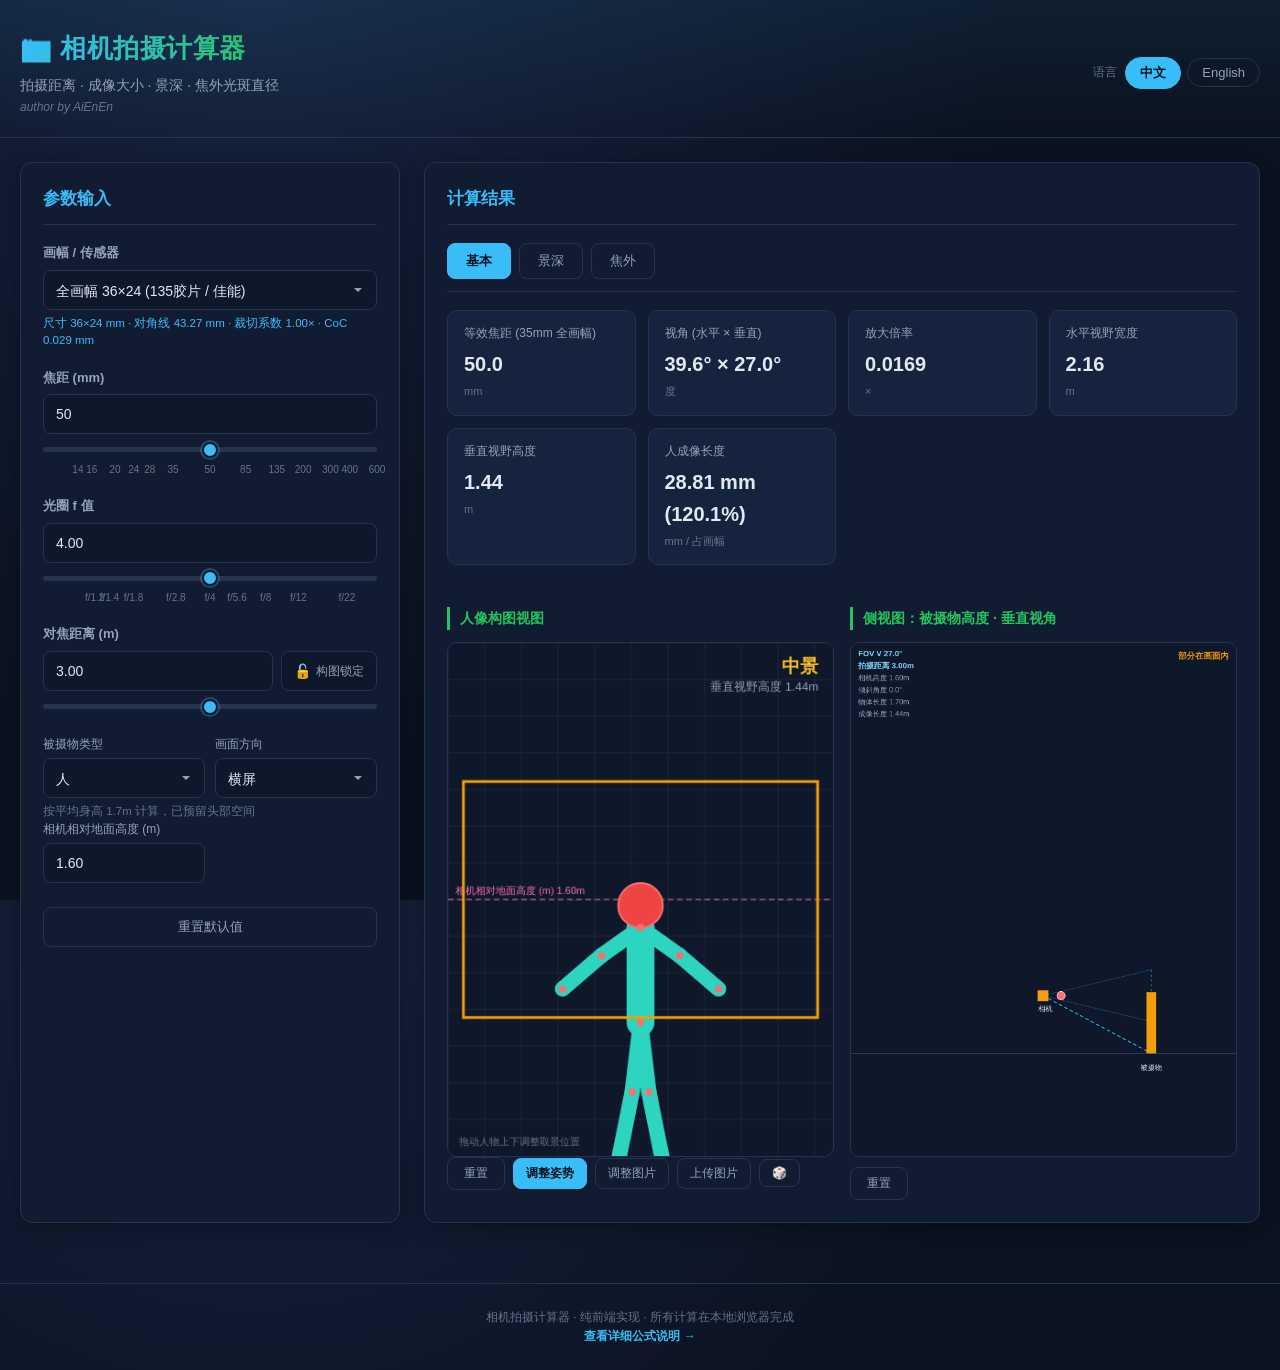
==== commit 27b5f2f4: "update add stick man" ====
--- a/index.html
+++ b/index.html
@@ -12,6 +12,7 @@
     <div class="header-text">
       <h1 data-i18n="appTitle">📷 相机拍摄计算器</h1>
       <p class="subtitle" data-i18n="subtitle">拍摄距离 · 成像大小 · 景深 · 焦外光斑直径</p>
+      <p class="author">author by AiEnEn</p>
     </div>
     <div class="lang-switch">
       <span class="lang-label" data-i18n="langLabel">语言</span>
@@ -205,12 +206,13 @@
         <div class="visual-wrap" id="personSceneWrap">
           <h3 class="section-title" data-i18n="scenePersonVisual">人像构图视图</h3>
           <canvas id="personCanvas" width="420" height="560"></canvas>
-          <button class="view-reset-btn" id="resetPortraitBtn" type="button" data-i18n="viewReset">重置</button>
           <div class="person-toolbar">
+            <button class="view-reset-btn" id="resetPortraitBtn" type="button" data-i18n="viewReset">重置</button>
             <button class="person-mode-btn active" type="button" data-mode="pose" data-i18n="editPose">调整姿势</button>
             <button class="person-mode-btn" type="button" data-mode="pan" data-i18n="panImage">调整图片</button>
             <button class="person-mode-btn" type="button" id="personImageUploadBtn" data-i18n="uploadImage">上传图片</button>
             <button class="person-mode-btn danger" type="button" id="removePersonImageBtn" data-i18n="removeImage" hidden>移除图片</button>
+            <button class="person-mode-btn" type="button" id="randomPoseBtn" title="随机姿势">🎲</button>
             <input type="file" id="personImageInput" accept="image/*" hidden>
           </div>
         </div>
@@ -324,6 +326,7 @@
 <script src="js/FieldVisualizationView.js"></script>
 <script src="js/BokehPreview.js"></script>
 <script src="js/CameraDistanceView.js"></script>
+<script src="js/stickMan.js"></script>
 <script src="js/PortraitView.js"></script>
 <script src="js/app.js"></script>
 </body>
--- a/css/style.css
+++ b/css/style.css
@@ -25,6 +25,10 @@
   padding: 0;
 }
 
+[hidden] {
+  display: none !important;
+}
+
 html, body {
   height: 100%;
 }
@@ -70,6 +74,13 @@
   color: var(--text-dim);
   font-size: 14px;
   margin-top: 4px;
+}
+
+.author {
+  color: var(--text-mute);
+  font-size: 12px;
+  margin-top: 2px;
+  font-style: italic;
 }
 
 /* ---------- 语言切换 ---------- */
@@ -500,8 +511,13 @@
   .person-toolbar {
     display: flex;
     flex-wrap: wrap;
+    align-items: center;
     gap: 8px;
     margin-bottom: 10px;
+  }
+
+  .person-toolbar .view-reset-btn {
+    margin-top: 0;
   }
 
   .person-mode-btn {
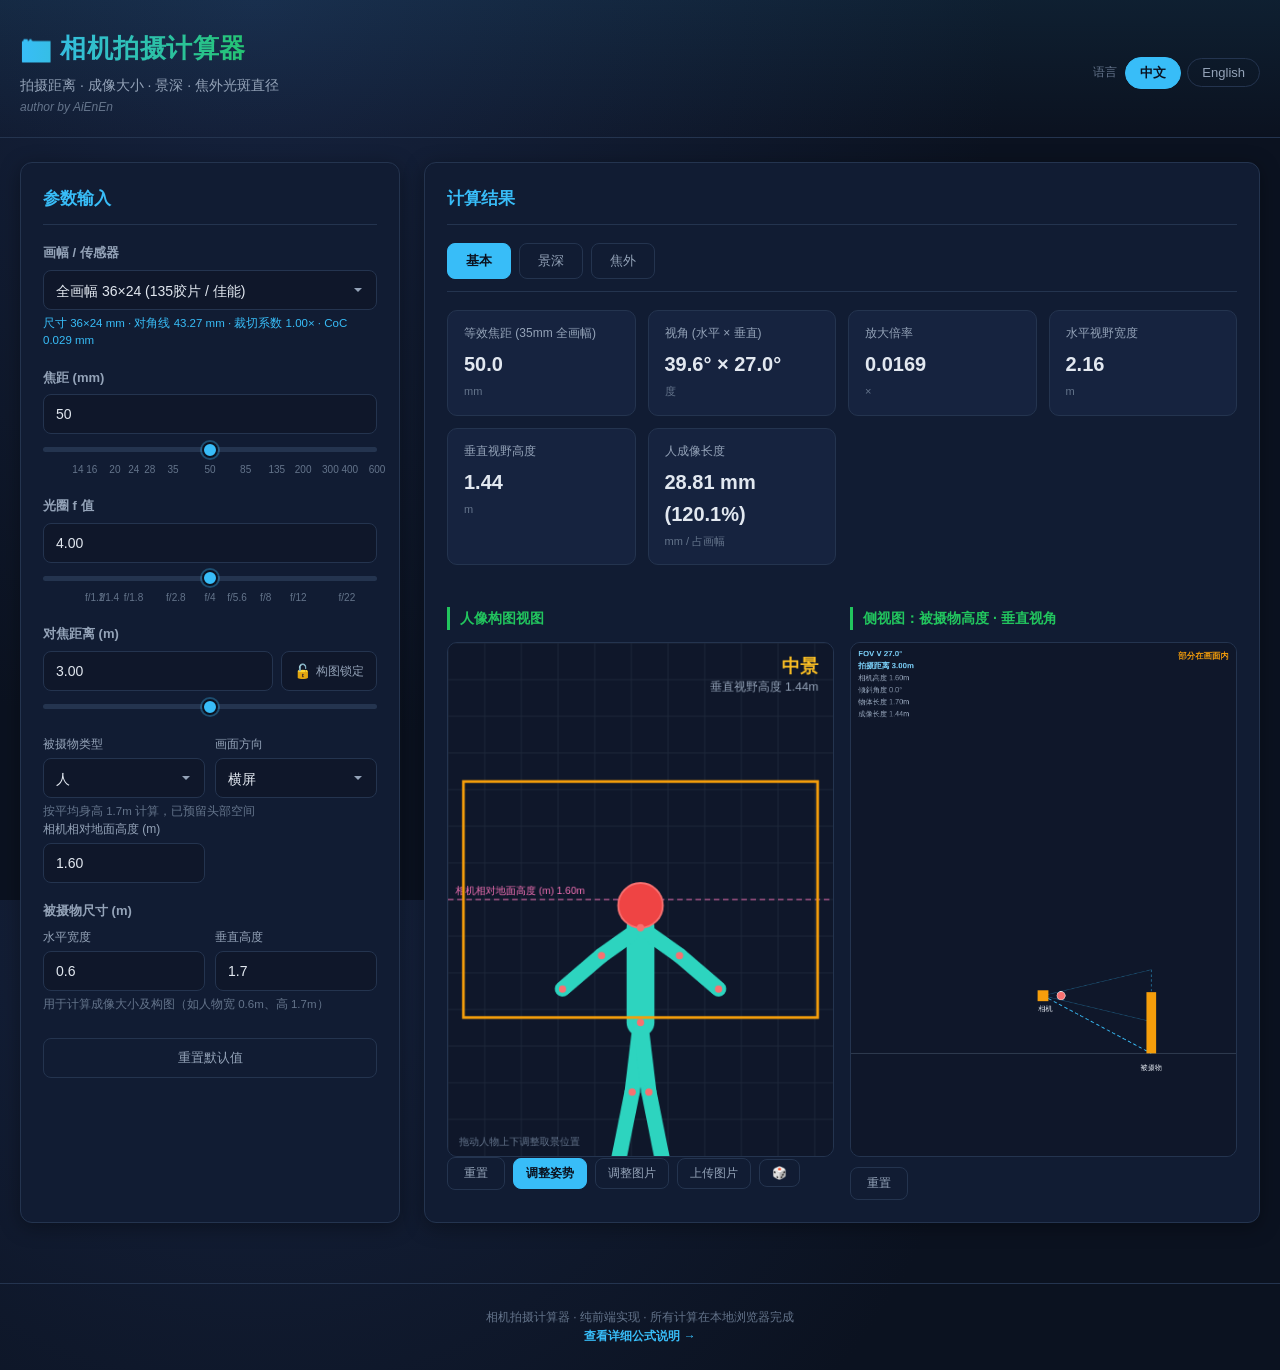
==== commit 32bbc928: "fix module clients UI issue" ====
--- a/index.html
+++ b/index.html
@@ -65,6 +65,12 @@
       <input type="range" id="distanceRange" min="0" max="1000" step="1" value="500" class="slider">
     </div>
 
+    <div class="mobile-subtabs" id="mobileSubtabs">
+      <button class="mobile-subtab-btn active" type="button" data-mobile-group="basic" data-i18n="tabBasic">基本</button>
+      <button class="mobile-subtab-btn" type="button" data-mobile-group="dof" data-i18n="tabDof">景深</button>
+      <button class="mobile-subtab-btn" type="button" data-mobile-group="bokeh" data-i18n="tabBokeh">焦外</button>
+    </div>
+
     <!-- Basic: subject type and orientation -->
     <div class="field-group" data-group="basic">
       <div class="row-2">
--- a/css/style.css
+++ b/css/style.css
@@ -327,6 +327,38 @@
   line-height: 1.5;
 }
 
+/* 移动端参数分组子标签（基本 / 景深 / 焦外） */
+.mobile-subtabs {
+  display: none;
+  gap: 8px;
+  margin-bottom: 14px;
+}
+
+.mobile-subtab-btn {
+  flex: 1;
+  padding: 8px 0;
+  background: transparent;
+  border: 1px solid var(--border);
+  border-radius: 8px;
+  color: var(--text-dim);
+  font-size: 13px;
+  font-family: inherit;
+  cursor: pointer;
+  transition: all 0.15s;
+}
+
+.mobile-subtab-btn:hover {
+  border-color: var(--accent);
+  color: var(--accent);
+}
+
+.mobile-subtab-btn.active {
+  background: var(--accent);
+  border-color: var(--accent);
+  color: #0b1220;
+  font-weight: 600;
+}
+
 /* 双列输入 */
 .row-2 {
   display: grid;
@@ -506,6 +538,14 @@
     border-radius: 10px;
     border: 1px solid var(--border);
     display: block;
+  }
+
+  /* 火柴人交互画布：阻止触摸手势触发页面滚动 */
+  #personCanvas {
+    touch-action: none;
+    user-select: none;
+    -webkit-user-select: none;
+    -webkit-touch-callout: none;
   }
 
   .person-toolbar {
@@ -689,6 +729,9 @@
   .mobile-nav {
     display: flex;
   }
+  .mobile-subtabs {
+    display: flex;
+  }
   .app-header {
     padding: 18px 14px 14px;
   }
@@ -753,6 +796,18 @@
     width: 100%;
     height: auto;
   }
+
+  /* 手机端俯视图/侧视图单列堆叠时，缩减其高度（保持原始比例居中），
+     人像构图视图保持全宽以方便拖动操作。 */
+  #sceneTopCanvas,
+  #sceneSideCanvas {
+    width: auto;
+    max-width: 100%;
+    height: 40vh;
+    max-height: 380px;
+    margin: 0 auto;
+    display: block;
+  }
 }
 
 /* 确保结果选项卡面板高度一致 */
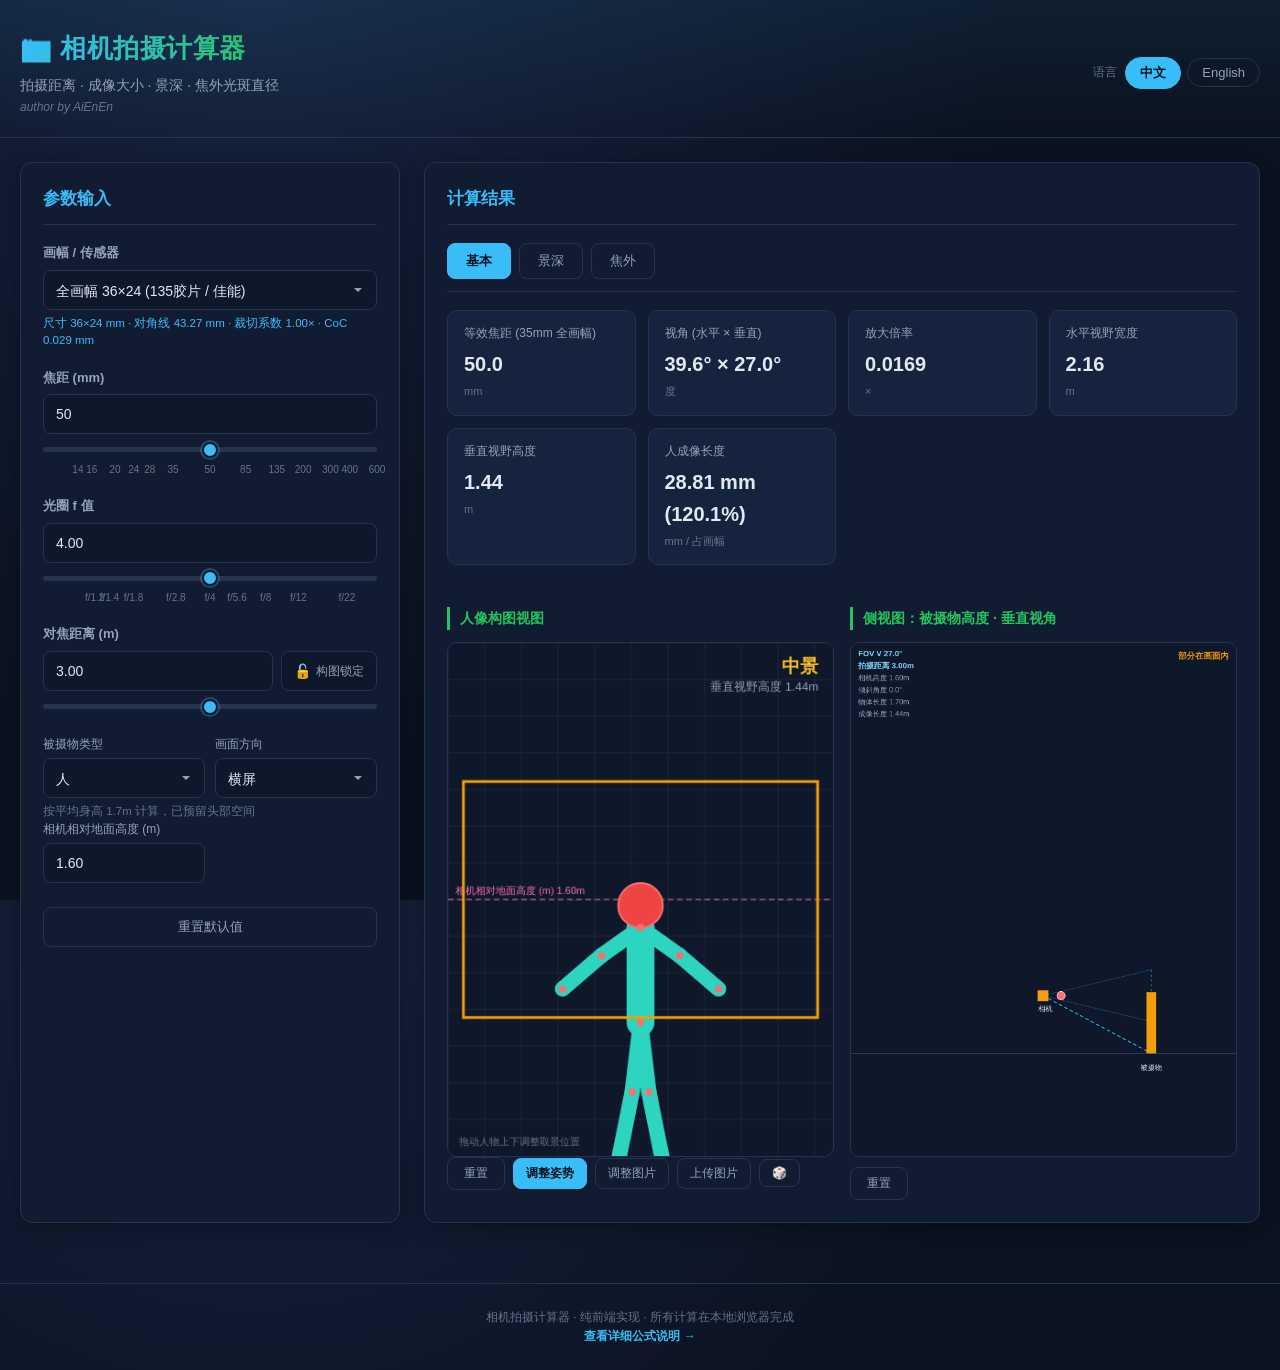
==== commit c95d63f2: "update mobile UI" ====
--- a/index.html
+++ b/index.html
@@ -4,9 +4,11 @@
 <meta charset="UTF-8">
 <meta name="viewport" content="width=device-width, initial-scale=1.0">
 <title>相机拍摄计算器 | Camera Calculator</title>
-<link rel="stylesheet" href="css/style.css">
+<link rel="stylesheet" href="css/common.css">
+<link rel="stylesheet" href="css/web.css">
+<link rel="stylesheet" href="css/mobile.css">
 </head>
-<body>
+<body data-result-tab="basic" data-mode="person" data-mobile-panel="result" data-fov-lock="false">
 <header class="app-header">
   <div class="header-inner">
     <div class="header-text">
@@ -23,37 +25,39 @@
 </header>
 
 <div class="mobile-nav">
-  <button class="mobile-nav-btn active" id="toggleInputBtn" data-i18n="inputTitle">参数输入</button>
-  <button class="mobile-nav-btn active" id="toggleResultBtn" data-i18n="resultTitle">计算结果</button>
+  <button class="mobile-nav-btn" id="toggleInputBtn" data-i18n="inputTitle">参数输入</button>
+  <button class="mobile-nav-btn" id="toggleResultBtn" data-i18n="resultTitle">计算结果</button>
 </div>
 
 <main class="app-main">
+  <div class="app-main-calc">
 
   <!-- ============ Input panel ============ -->
   <section class="panel panel-input" id="panelInput">
     <h2 data-i18n="inputTitle">参数输入</h2>
 
-    <div class="field-group">
+    <!-- Basic parameters: always visible -->
+    <div class="field-group" data-group="common">
       <label for="sensor" data-i18n="sensor">画幅 / 传感器</label>
       <select id="sensor"></select>
       <div class="hint" id="sensorInfo"></div>
     </div>
 
-    <div class="field-group">
+    <div class="field-group" data-group="common">
       <label for="focal" data-i18n="focal">焦距 (mm)</label>
       <input type="number" id="focal" value="50" min="1" max="2000" step="0.1">
       <input type="range" id="focalRange" min="0" max="1000" step="1" value="500" class="slider">
       <div class="tick-bar" id="focalTickBar"></div>
     </div>
 
-    <div class="field-group">
+    <div class="field-group" data-group="common">
       <label for="aperture" data-i18n="aperture">光圈 f 值</label>
       <input type="number" id="aperture" value="4" min="0.7" max="64" step="0.1">
       <input type="range" id="apertureRange" min="0" max="1000" step="1" value="500" class="slider">
       <div class="tick-bar" id="apertureTickBar"></div>
     </div>
 
-    <div class="field-group">
+    <div class="field-group" data-group="common">
       <label for="distance" data-i18n="distance">对焦距离 (m)</label>
       <div class="distance-input-row">
         <input type="number" id="distance" value="3" min="0.01" max="10000" step="0.01">
@@ -65,88 +69,99 @@
       <input type="range" id="distanceRange" min="0" max="1000" step="1" value="500" class="slider">
     </div>
 
-    <div class="mobile-subtabs" id="mobileSubtabs">
-      <button class="mobile-subtab-btn active" type="button" data-mobile-group="basic" data-i18n="tabBasic">基本</button>
-      <button class="mobile-subtab-btn" type="button" data-mobile-group="dof" data-i18n="tabDof">景深</button>
-      <button class="mobile-subtab-btn" type="button" data-mobile-group="bokeh" data-i18n="tabBokeh">焦外</button>
-    </div>
-
-    <!-- Basic: subject type and orientation -->
-    <div class="field-group" data-group="basic">
-      <div class="row-2">
-        <div class="subj-col">
-          <label for="subjectType" data-i18n="subjectType">被摄物类型</label>
-          <select id="subjectType">
-            <option value="person" selected data-i18n="subjectTypePerson">人</option>
-            <option value="object" data-i18n="subjectTypeObject">物体</option>
-          </select>
-        </div>
-        <div class="subj-col" id="orientationWrap">
-          <label for="orientation" data-i18n="orientation">画面方向</label>
-          <select id="orientation">
-            <option value="landscape" selected data-i18n="orientationLandscape">横屏</option>
-            <option value="portrait" data-i18n="orientationPortrait">竖屏</option>
-          </select>
-        </div>
-      </div>
-      <div class="hint" id="personHint" data-i18n="personHeightHint">按平均身高 1.7m 计算，已预留头部空间</div>
-      <div class="row-2" id="eyeHeightRow">
-        <div class="subj-col">
-          <label for="eyeHeight" data-i18n="eyeHeight">相机相对人眼高度 (m)</label>
-          <input type="number" id="eyeHeight" value="1.6" min="0" max="3" step="0.01">
-        </div>
-      </div>
-    </div>
-
-    <!-- Basic: object size -->
-    <div class="field-group" data-group="basic" id="subjectSizeGroup">
-      <label data-i18n="subjectSizeGroup">被摄物尺寸 (m)</label>
-      <div class="row-2">
-        <div class="subj-col">
-          <label for="subjectWidth" class="sub-label" data-i18n="subjectWidth">水平宽度</label>
-          <input type="number" id="subjectWidth" value="0.6" min="0.001" max="1000" step="0.01">
-        </div>
-        <div class="subj-col">
-          <label for="subjectHeight" class="sub-label" data-i18n="subjectHeight">垂直高度</label>
-          <input type="number" id="subjectHeight" value="1.7" min="0.001" max="1000" step="0.01">
-        </div>
-      </div>
-      <div class="hint" data-i18n="subjectSizeHint">用于计算成像大小及构图（如人物宽 0.6m、高 1.7m）</div>
-    </div>
-
-    <!-- Depth of field: CoC -->
-    <div class="field-group" data-group="dof" hidden>
-      <div class="row-2">
-        <div class="subj-col">
-          <label for="cocPreset" data-i18n="cocPreset">景深清晰度标准</label>
-          <select id="cocPreset">
-            <option value=""></option>
-            <option value="normal" selected data-i18n="cocNormal">一般（标准）</option>
-            <option value="loose" data-i18n="cocLoose">宽松（景深更深）</option>
-            <option value="strict" data-i18n="cocStrict">严格（景深更浅）</option>
-          </select>
-        </div>
-        <div class="subj-col">
-          <label for="cocValue" data-i18n="cocValueLabel">CoC 直径 (mm)</label>
-          <input type="number" id="cocValue" value="0.030" min="0.001" max="0.2" step="0.001">
-        </div>
-      </div>
-      <div class="hint" data-i18n="cocHint">CoC 越小 = 对清晰度要求越严格，计算的景深越浅</div>
-    </div>
-
-    <!-- Bokeh -->
-    <div class="field-group" data-group="bokeh" hidden>
-      <div class="row-2">
-        <div class="subj-col">
-          <label for="bgDistance"><span data-i18n="bgDistance">背景/焦外点距离 (m)</span> <span class="opt" data-i18n="optional">可选</span></label>
-          <input type="number" id="bgDistance" value="10" min="0.01" max="100000" step="0.1">
-        </div>
-        <div class="subj-col">
-          <label for="bgLightSize"><span data-i18n="bgLightSize">焦外光源实际直径 (m)</span> <span class="opt" data-i18n="optional">可选</span></label>
-          <input type="number" id="bgLightSize" value="0" min="0" max="100" step="0.01">
-        </div>
-      </div>
-      <div class="hint" data-i18n="bgDistanceHint">背景距离与光源尺寸用于计算焦外光斑直径</div>
+    <!-- Person: collapsible section -->
+    <div class="collapsible input-group" data-group="person">
+      <input type="checkbox" id="acc-person" class="collapsible-toggle">
+      <label for="acc-person" class="collapsible-header"><span data-i18n="personTab">人物</span></label>
+      <div class="collapsible-body">
+        <div class="field-group" data-group="person">
+          <div class="row-2">
+            <div class="subj-col">
+              <label for="subjectType" data-i18n="subjectType">被摄物类型</label>
+              <select id="subjectType">
+                <option value="person" selected data-i18n="subjectTypePerson">人</option>
+                <option value="object" data-i18n="subjectTypeObject">物体</option>
+              </select>
+            </div>
+            <div class="subj-col" id="orientationWrap">
+              <label for="orientation" data-i18n="orientation">画面方向</label>
+              <select id="orientation">
+                <option value="landscape" selected data-i18n="orientationLandscape">横屏</option>
+                <option value="portrait" data-i18n="orientationPortrait">竖屏</option>
+              </select>
+            </div>
+          </div>
+          <div class="hint" id="personHint" data-i18n="personHeightHint">按平均身高 1.7m 计算，已预留头部空间</div>
+          <div class="row-2" id="eyeHeightRow">
+            <div class="subj-col">
+              <label for="eyeHeight" data-i18n="eyeHeight">相机相对人眼高度 (m)</label>
+              <input type="number" id="eyeHeight" value="1.6" min="0" max="3" step="0.01">
+            </div>
+          </div>
+        </div>
+
+        <div class="field-group" data-group="person" id="subjectSizeGroup">
+          <label data-i18n="subjectSizeGroup">被摄物尺寸 (m)</label>
+          <div class="row-2">
+            <div class="subj-col">
+              <label for="subjectWidth" class="sub-label" data-i18n="subjectWidth">水平宽度</label>
+              <input type="number" id="subjectWidth" value="0.6" min="0.001" max="1000" step="0.01">
+            </div>
+            <div class="subj-col">
+              <label for="subjectHeight" class="sub-label" data-i18n="subjectHeight">垂直高度</label>
+              <input type="number" id="subjectHeight" value="1.7" min="0.001" max="1000" step="0.01">
+            </div>
+          </div>
+          <div class="hint" data-i18n="subjectSizeHint">用于计算成像大小及构图（如人物宽 0.6m、高 1.7m）</div>
+        </div>
+      </div>
+    </div>
+
+    <!-- Depth of field: collapsible section -->
+    <div class="collapsible input-group" data-group="dof">
+      <input type="checkbox" id="acc-dof" class="collapsible-toggle">
+      <label for="acc-dof" class="collapsible-header"><span data-i18n="tabDof">景深</span></label>
+      <div class="collapsible-body">
+        <div class="field-group" data-group="dof">
+          <div class="row-2">
+            <div class="subj-col">
+              <label for="cocPreset" data-i18n="cocPreset">景深清晰度标准</label>
+              <select id="cocPreset">
+                <option value=""></option>
+                <option value="normal" selected data-i18n="cocNormal">一般（标准）</option>
+                <option value="loose" data-i18n="cocLoose">宽松（景深更深）</option>
+                <option value="strict" data-i18n="cocStrict">严格（景深更浅）</option>
+              </select>
+            </div>
+            <div class="subj-col">
+              <label for="cocValue" data-i18n="cocValueLabel">CoC 直径 (mm)</label>
+              <input type="number" id="cocValue" value="0.030" min="0.001" max="0.2" step="0.001">
+            </div>
+          </div>
+          <div class="hint" data-i18n="cocHint">CoC 越小 = 对清晰度要求越严格，计算的景深越浅</div>
+        </div>
+      </div>
+    </div>
+
+    <!-- Bokeh: collapsible section -->
+    <div class="collapsible input-group" data-group="bokeh">
+      <input type="checkbox" id="acc-bokeh" class="collapsible-toggle">
+      <label for="acc-bokeh" class="collapsible-header"><span data-i18n="tabBokeh">焦外</span></label>
+      <div class="collapsible-body">
+        <div class="field-group" data-group="bokeh">
+          <div class="row-2">
+            <div class="subj-col">
+              <label for="bgOffset"><span data-i18n="bgDistance">焦外到对焦点距离 (m)</span> <span class="opt" data-i18n="optional">可选</span></label>
+              <input type="number" id="bgOffset" value="7" min="-99999" max="100000" step="0.1">
+            </div>
+            <div class="subj-col">
+              <label for="bgLightSize"><span data-i18n="bgLightSize">焦外光源实际直径 (m)</span> <span class="opt" data-i18n="optional">可选</span></label>
+              <input type="number" id="bgLightSize" value="0" min="0" max="100" step="0.01">
+            </div>
+          </div>
+          <div class="hint" data-i18n="bgDistanceHint">负值为对焦点前方（前景），正值为对焦点后方（后景）</div>
+        </div>
+      </div>
     </div>
 
     <button id="resetBtn" class="btn-secondary" data-i18n="reset">重置默认值</button>
@@ -200,7 +215,7 @@
           <div class="card-value" id="rImageHeight">—</div>
           <div class="card-unit" data-i18n="unitMmRatio">mm / 占画幅</div>
         </div>
-        <div class="card" id="personImagingCard" hidden>
+        <div class="card" id="personImagingCard">
           <div class="card-title" data-i18n="personImagingLength">人成像长度</div>
           <div class="card-value" id="rPersonImaging">—</div>
           <div class="card-unit" data-i18n="unitMmRatio">mm / 占画幅</div>
@@ -209,32 +224,47 @@
 
       <div class="scene-row">
         <!-- Portrait framing view (person mode only) -->
-        <div class="visual-wrap" id="personSceneWrap">
-          <h3 class="section-title" data-i18n="scenePersonVisual">人像构图视图</h3>
-          <canvas id="personCanvas" width="420" height="560"></canvas>
-          <div class="person-toolbar">
-            <button class="view-reset-btn" id="resetPortraitBtn" type="button" data-i18n="viewReset">重置</button>
-            <button class="person-mode-btn active" type="button" data-mode="pose" data-i18n="editPose">调整姿势</button>
-            <button class="person-mode-btn" type="button" data-mode="pan" data-i18n="panImage">调整图片</button>
-            <button class="person-mode-btn" type="button" id="personImageUploadBtn" data-i18n="uploadImage">上传图片</button>
-            <button class="person-mode-btn danger" type="button" id="removePersonImageBtn" data-i18n="removeImage" hidden>移除图片</button>
-            <button class="person-mode-btn" type="button" id="randomPoseBtn" title="随机姿势">🎲</button>
-            <input type="file" id="personImageInput" accept="image/*" hidden>
+        <div class="collapsible view-details" id="personSceneWrap">
+          <input type="checkbox" id="acc-person-view" class="collapsible-toggle">
+          <label for="acc-person-view" class="collapsible-header"><span data-i18n="scenePersonVisual">人像构图视图</span></label>
+          <div class="collapsible-body">
+            <div class="visual-wrap">
+              <canvas id="personCanvas" width="420" height="560"></canvas>
+              <div class="person-toolbar">
+                <button class="view-reset-btn" id="resetPortraitBtn" type="button" data-i18n="viewReset">重置</button>
+                <button class="person-mode-btn active" type="button" data-mode="pose" data-i18n="editPose">调整姿势</button>
+                <button class="person-mode-btn" type="button" data-mode="pan" data-i18n="panImage">调整图片</button>
+                <button class="person-mode-btn" type="button" id="personImageUploadBtn" data-i18n="uploadImage">上传图片</button>
+                <button class="person-mode-btn danger" type="button" id="removePersonImageBtn" data-i18n="removeImage" hidden>移除图片</button>
+                <button class="person-mode-btn" type="button" id="randomPoseBtn" title="随机姿势">🎲</button>
+                <input type="file" id="personImageInput" accept="image/*" hidden>
+              </div>
+            </div>
           </div>
         </div>
 
         <!-- Top view horizontal reference (object mode only) -->
-        <div class="visual-wrap" id="topViewWrap" hidden>
-          <h3 class="section-title" data-i18n="sceneTopVisual">俯视图：相机与被摄物距离</h3>
-          <canvas id="sceneTopCanvas" width="640" height="853"></canvas>
-          <button class="view-reset-btn" id="resetTopBtn" type="button" data-i18n="viewReset">重置</button>
+        <div class="collapsible view-details" id="topViewWrap">
+          <input type="checkbox" id="acc-top-view" class="collapsible-toggle">
+          <label for="acc-top-view" class="collapsible-header"><span data-i18n="sceneTopVisual">俯视图：相机与被摄物距离</span></label>
+          <div class="collapsible-body">
+            <div class="visual-wrap">
+              <canvas id="sceneTopCanvas" width="640" height="853"></canvas>
+              <button class="view-reset-btn" id="resetTopBtn" type="button" data-i18n="viewReset">重置</button>
+            </div>
+          </div>
         </div>
 
         <!-- Side view vertical reference (shared by person and object modes) -->
-        <div class="visual-wrap" id="sideViewWrap">
-          <h3 class="section-title" data-i18n="sceneSideVisual">侧视图：被摄物高度 · 垂直视角</h3>
-          <canvas id="sceneSideCanvas" width="640" height="853"></canvas>
-          <button class="view-reset-btn" id="resetSideBtn" type="button" data-i18n="viewReset">重置</button>
+        <div class="collapsible view-details" id="sideViewWrap">
+          <input type="checkbox" id="acc-side-view" class="collapsible-toggle">
+          <label for="acc-side-view" class="collapsible-header"><span data-i18n="sceneSideVisual">侧视图：被摄物高度 · 垂直视角</span></label>
+          <div class="collapsible-body">
+            <div class="visual-wrap">
+              <canvas id="sceneSideCanvas" width="640" height="853"></canvas>
+              <button class="view-reset-btn" id="resetSideBtn" type="button" data-i18n="viewReset">重置</button>
+            </div>
+          </div>
         </div>
       </div>
     </div>
@@ -274,10 +304,15 @@
         </div>
       </div>
 
-      <div class="visual-wrap">
-        <h3 class="section-title" data-i18n="dofVisual">景深可视化</h3>
-        <canvas id="dofCanvas" width="900" height="240"></canvas>
-        <button class="view-reset-btn" id="resetDofBtn" type="button" data-i18n="viewReset">重置</button>
+      <div class="collapsible view-details">
+        <input type="checkbox" id="acc-dof-view" class="collapsible-toggle">
+        <label for="acc-dof-view" class="collapsible-header"><span data-i18n="dofVisual">景深可视化</span></label>
+        <div class="collapsible-body">
+          <div class="visual-wrap">
+            <canvas id="dofCanvas" width="900" height="240"></canvas>
+            <button class="view-reset-btn" id="resetDofBtn" type="button" data-i18n="viewReset">重置</button>
+          </div>
+        </div>
       </div>
 
       <div class="conclusion-box">
@@ -311,13 +346,19 @@
         </div>
       </div>
 
-      <div class="visual-wrap">
-        <h3 class="section-title" data-i18n="bokehVisual">焦外光斑预览 (3:2)</h3>
-        <canvas id="bokehCanvas" width="900" height="560"></canvas>
+      <div class="collapsible view-details">
+        <input type="checkbox" id="acc-bokeh-view" class="collapsible-toggle">
+        <label for="acc-bokeh-view" class="collapsible-header"><span data-i18n="bokehVisual">焦外光斑预览 (3:2)</span></label>
+        <div class="collapsible-body">
+          <div class="visual-wrap">
+            <canvas id="bokehCanvas" width="900" height="560"></canvas>
+          </div>
+        </div>
       </div>
     </div>
   </section>
 
+  </div>
 </main>
 
 <footer class="app-footer">
--- a/css/common.css
+++ b/css/common.css
@@ -0,0 +1,687 @@
+/* ============================================================
+   common.css
+   Shared styles: theme variables, base typography and component
+   look-and-feel for all viewports. Layout and panel visibility are
+   handled by web.css / mobile.css; logical state is driven by the
+   <body data-*=""> attributes (JS only writes those attributes).
+   ============================================================ */
+
+:root {
+  --bg: #0b1220;
+  --bg-2: #0f172a;
+  --panel: #111c33;
+  --panel-2: #16233f;
+  --border: #24344f;
+  --text: #e2e8f0;
+  --text-dim: #94a3b8;
+  --text-mute: #64748b;
+  --accent: #38bdf8;
+  --accent-2: #22c55e;
+  --accent-warm: #f59e0b;
+  --danger: #f87171;
+  --radius: 12px;
+  --shadow: 0 4px 20px rgba(0, 0, 0, 0.35);
+}
+
+* {
+  box-sizing: border-box;
+  margin: 0;
+  padding: 0;
+}
+
+[hidden] {
+  display: none !important;
+}
+
+html, body {
+  height: 100%;
+}
+
+body {
+  font-family: -apple-system, BlinkMacSystemFont, "Segoe UI", "PingFang SC",
+    "Hiragino Sans GB", "Microsoft YaHei", sans-serif;
+  background: radial-gradient(circle at 20% 0%, #16233f 0%, var(--bg) 55%);
+  color: var(--text);
+  line-height: 1.6;
+  min-height: 100vh;
+  -webkit-font-smoothing: antialiased;
+}
+
+/* ---------- Header ---------- */
+.app-header {
+  padding: 28px 20px 20px;
+  border-bottom: 1px solid var(--border);
+  background: linear-gradient(180deg, rgba(56, 189, 248, 0.08), transparent);
+}
+
+.header-inner {
+  max-width: 1400px;
+  margin: 0 auto;
+  display: flex;
+  flex-wrap: wrap;
+  align-items: center;
+  justify-content: space-between;
+  gap: 16px;
+}
+
+.app-header h1 {
+  font-size: 26px;
+  font-weight: 700;
+  letter-spacing: 0.5px;
+  background: linear-gradient(90deg, #38bdf8, #22c55e);
+  -webkit-background-clip: text;
+  background-clip: text;
+  -webkit-text-fill-color: transparent;
+}
+
+.subtitle {
+  color: var(--text-dim);
+  font-size: 14px;
+  margin-top: 4px;
+}
+
+.author {
+  color: var(--text-mute);
+  font-size: 12px;
+  margin-top: 2px;
+  font-style: italic;
+}
+
+/* ---------- Language switch ---------- */
+.lang-switch {
+  display: flex;
+  align-items: center;
+  gap: 6px;
+  flex-shrink: 0;
+}
+
+.lang-label {
+  font-size: 12px;
+  color: var(--text-mute);
+  margin-right: 2px;
+}
+
+.lang-btn {
+  padding: 6px 14px;
+  background: transparent;
+  border: 1px solid var(--border);
+  border-radius: 18px;
+  color: var(--text-dim);
+  font-size: 13px;
+  font-family: inherit;
+  cursor: pointer;
+  transition: all 0.15s;
+}
+
+.lang-btn:hover {
+  border-color: var(--accent);
+  color: var(--accent);
+}
+
+/* ---------- Bottom switch nav (shown on mobile by mobile.css) ---------- */
+.mobile-nav {
+  display: none;
+}
+
+.mobile-nav-btn {
+  flex: 1;
+  padding: 10px 0;
+  background: var(--panel);
+  border: 1px solid var(--border);
+  border-radius: 8px;
+  color: var(--text-dim);
+  font-size: 13px;
+  font-family: inherit;
+  cursor: pointer;
+  transition: all 0.15s;
+}
+
+.formula-link {
+  color: var(--accent);
+  text-decoration: none;
+  font-weight: 600;
+}
+
+.formula-link:hover {
+  text-decoration: underline;
+}
+
+/* ---------- Range slider ---------- */
+.slider {
+  width: 100%;
+  margin-top: 8px;
+  -webkit-appearance: none;
+  appearance: none;
+  height: 5px;
+  border-radius: 3px;
+  background: var(--border);
+  cursor: pointer;
+}
+
+.slider::-webkit-slider-thumb {
+  -webkit-appearance: none;
+  appearance: none;
+  width: 16px;
+  height: 16px;
+  border-radius: 50%;
+  background: var(--accent);
+  border: 2px solid var(--bg);
+  box-shadow: 0 0 0 2px rgba(56, 189, 248, 0.3);
+  cursor: pointer;
+}
+
+.slider::-moz-range-thumb {
+  width: 16px;
+  height: 16px;
+  border-radius: 50%;
+  background: var(--accent);
+  border: 2px solid var(--bg);
+  cursor: pointer;
+}
+
+.tick-bar {
+  position: relative;
+  height: 16px;
+  margin-top: 2px;
+}
+
+.tick-bar .tick {
+  position: absolute;
+  transform: translateX(-50%);
+  font-size: 10px;
+  color: var(--text-mute);
+  white-space: nowrap;
+}
+
+/* ---------- Main layout container ---------- */
+.app-main {
+  max-width: 1400px;
+  margin: 0 auto;
+  padding: 24px 20px 60px;
+}
+
+.panel {
+  background: var(--panel);
+  border: 1px solid var(--border);
+  border-radius: var(--radius);
+  padding: 22px;
+  box-shadow: var(--shadow);
+}
+
+.panel-input,
+.panel-result {
+  display: flex;
+  flex-direction: column;
+}
+
+.panel h2 {
+  font-size: 17px;
+  font-weight: 600;
+  margin-bottom: 18px;
+  padding-bottom: 12px;
+  border-bottom: 1px solid var(--border);
+  color: var(--accent);
+}
+
+.panel-result {
+  min-width: 0;
+}
+
+/* ---------- Collapsible sections (Person / DoF / Bokeh & views) ----------
+   Checkbox hack: collapsed by default (for mobile). On desktop,
+   web.css overrides them to "always expanded + hide the toggle". */
+.collapsible {
+  background: var(--panel-2);
+  border: 1px solid var(--border);
+  border-radius: 10px;
+  margin-bottom: 12px;
+  overflow: hidden;
+}
+
+.collapsible-toggle {
+  position: absolute;
+  opacity: 0;
+  pointer-events: none;
+}
+
+.collapsible-header {
+  display: flex;
+  align-items: center;
+  justify-content: space-between;
+  gap: 8px;
+  cursor: pointer;
+  padding: 11px 14px;
+  font-size: 13px;
+  font-weight: 600;
+  color: var(--text-dim);
+  user-select: none;
+}
+
+.collapsible-header::after {
+  content: "▾";
+  color: var(--text-mute);
+  font-size: 12px;
+  transition: transform 0.15s;
+  flex-shrink: 0;
+}
+
+.collapsible-toggle:checked ~ .collapsible-header::after {
+  transform: rotate(180deg);
+}
+
+.collapsible-body {
+  display: none;
+  padding: 0 14px 14px;
+}
+
+.collapsible-toggle:checked ~ .collapsible-body {
+  display: block;
+}
+
+/* ---------- Forms ---------- */
+.field-group {
+  margin-bottom: 18px;
+}
+
+.field-group label {
+  display: block;
+  font-size: 13px;
+  font-weight: 600;
+  color: var(--text-dim);
+  margin-bottom: 6px;
+}
+
+.field-group .opt {
+  font-weight: 400;
+  color: var(--text-mute);
+  font-size: 11px;
+}
+
+.field-group input[type="number"],
+.field-group select,
+.subj-col input[type="number"],
+.subj-col select {
+  width: 100%;
+  height: 40px;
+  padding: 0 12px;
+  background: var(--bg-2);
+  border: 1px solid var(--border);
+  border-radius: 8px;
+  color: var(--text);
+  font-size: 14px;
+  font-family: inherit;
+  line-height: 40px;
+  transition: border-color 0.15s, box-shadow 0.15s;
+}
+
+.field-group input[type="number"]:focus,
+.field-group select:focus {
+  outline: none;
+  border-color: var(--accent);
+  box-shadow: 0 0 0 3px rgba(56, 189, 248, 0.15);
+}
+
+.field-group select {
+  cursor: pointer;
+  appearance: none;
+  background-image: url("data:image/svg+xml,%3Csvg xmlns='http://www.w3.org/2000/svg' width='12' height='12' viewBox='0 0 12 12'%3E%3Cpath fill='%2394a3b8' d='M6 8L2 4h8z'/%3E%3C/svg%3E");
+  background-repeat: no-repeat;
+  background-position: right 12px center;
+  padding-right: 32px;
+}
+
+.field-group select optgroup {
+  background: var(--bg-2);
+  color: var(--accent);
+  font-weight: 600;
+}
+
+.field-group select option {
+  background: var(--bg-2);
+  color: var(--text);
+}
+
+.hint {
+  font-size: 11.5px;
+  color: var(--text-mute);
+  margin-top: 5px;
+  line-height: 1.5;
+}
+
+.row-2 {
+  display: grid;
+  grid-template-columns: 1fr 1fr;
+  gap: 10px;
+}
+
+.subj-col > label {
+  display: block;
+  font-size: 12px;
+  font-weight: 500;
+  color: var(--text-dim);
+  margin-bottom: 4px;
+}
+
+.subj-col input[type="number"]:focus,
+.subj-col select:focus {
+  outline: none;
+  border-color: var(--accent);
+  box-shadow: 0 0 0 3px rgba(56, 189, 248, 0.15);
+}
+
+.subj-col select {
+  cursor: pointer;
+  appearance: none;
+  background-image: url("data:image/svg+xml,%3Csvg xmlns='http://www.w3.org/2000/svg' width='12' height='12' viewBox='0 0 12 12'%3E%3Cpath fill='%2394a3b8' d='M6 8L2 4h8z'/%3E%3C/svg%3E");
+  background-repeat: no-repeat;
+  background-position: right 12px center;
+  padding-right: 32px;
+}
+
+#sensorInfo {
+  color: var(--accent);
+  font-size: 11.5px;
+}
+
+.btn-secondary {
+  width: 100%;
+  padding: 10px;
+  margin-top: 6px;
+  background: transparent;
+  border: 1px solid var(--border);
+  border-radius: 8px;
+  color: var(--text-dim);
+  font-size: 13px;
+  font-family: inherit;
+  cursor: pointer;
+  transition: all 0.15s;
+}
+
+.btn-secondary:hover {
+  border-color: var(--accent);
+  color: var(--accent);
+  background: rgba(56, 189, 248, 0.06);
+}
+
+/* ---------- Result tabs ---------- */
+.tab-bar {
+  display: flex;
+  gap: 8px;
+  margin-bottom: 18px;
+  border-bottom: 1px solid var(--border);
+  padding-bottom: 12px;
+}
+
+.tab-btn {
+  padding: 8px 18px;
+  background: transparent;
+  border: 1px solid var(--border);
+  border-radius: 8px;
+  color: var(--text-dim);
+  font-size: 13px;
+  font-family: inherit;
+  cursor: pointer;
+  transition: all 0.15s;
+}
+
+.tab-btn:hover {
+  border-color: var(--accent);
+  color: var(--accent);
+}
+
+.tab-panel {
+  display: none;
+  min-height: 520px;
+}
+
+body[data-result-tab="basic"] #tab-basic,
+body[data-result-tab="dof"] #tab-dof,
+body[data-result-tab="bokeh"] #tab-bokeh {
+  display: block;
+}
+
+/* ---------- Result cards ---------- */
+.result-grid {
+  display: grid;
+  grid-template-columns: repeat(auto-fill, minmax(180px, 1fr));
+  gap: 12px;
+  margin-bottom: 8px;
+}
+
+.card {
+  background: var(--panel-2);
+  border: 1px solid var(--border);
+  border-radius: 10px;
+  padding: 14px 16px;
+  transition: border-color 0.15s, transform 0.15s;
+}
+
+.card:hover {
+  border-color: #2f4a6e;
+  transform: translateY(-1px);
+}
+
+.card.highlight {
+  background: linear-gradient(135deg, rgba(56, 189, 248, 0.12), rgba(34, 197, 94, 0.08));
+  border-color: rgba(56, 189, 248, 0.4);
+}
+
+.card-title {
+  font-size: 12px;
+  color: var(--text-dim);
+  margin-bottom: 6px;
+  line-height: 1.4;
+}
+
+.card-value {
+  font-size: 20px;
+  font-weight: 700;
+  color: var(--text);
+  font-variant-numeric: tabular-nums;
+  word-break: break-word;
+}
+
+.card.highlight .card-value {
+  color: var(--accent);
+}
+
+.card-unit {
+  font-size: 11px;
+  color: var(--text-mute);
+  margin-top: 3px;
+}
+
+.section-title {
+  font-size: 14px;
+  font-weight: 600;
+  color: var(--accent-2);
+  margin: 22px 0 12px;
+  padding-left: 10px;
+  border-left: 3px solid var(--accent-2);
+}
+
+/* ---------- Visualization ---------- */
+.scene-row {
+  margin-top: 20px;
+}
+
+.visual-wrap {
+  margin-top: 20px;
+}
+
+.visual-wrap canvas {
+  width: 100%;
+  height: auto;
+  border-radius: 10px;
+  border: 1px solid var(--border);
+  display: block;
+}
+
+#personCanvas {
+  touch-action: none;
+  user-select: none;
+  -webkit-user-select: none;
+  -webkit-touch-callout: none;
+}
+
+.person-toolbar {
+  display: flex;
+  flex-wrap: wrap;
+  align-items: center;
+  gap: 8px;
+  margin-bottom: 10px;
+}
+
+.person-toolbar .view-reset-btn {
+  margin-top: 0;
+}
+
+.person-mode-btn {
+  padding: 6px 12px;
+  background: transparent;
+  border: 1px solid var(--border);
+  border-radius: 8px;
+  color: var(--text-dim);
+  font-size: 12px;
+  font-family: inherit;
+  cursor: pointer;
+  transition: all 0.15s;
+}
+
+.person-mode-btn:hover {
+  border-color: var(--accent);
+  color: var(--accent);
+}
+
+.person-mode-btn.active {
+  background: var(--accent);
+  border-color: var(--accent);
+  color: #0b1220;
+  font-weight: 600;
+}
+
+.person-mode-btn.danger:hover {
+  border-color: var(--danger);
+  color: var(--danger);
+}
+
+.view-reset-btn {
+  margin-top: 10px;
+  padding: 7px 16px;
+  background: transparent;
+  border: 1px solid var(--border);
+  border-radius: 8px;
+  color: var(--text-dim);
+  font-size: 12px;
+  font-family: inherit;
+  cursor: pointer;
+  transition: all 0.15s;
+}
+
+.view-reset-btn:hover {
+  border-color: var(--accent);
+  color: var(--accent);
+  background: rgba(56, 189, 248, 0.06);
+}
+
+.view-reset-btn:disabled,
+.lock-btn:disabled {
+  opacity: 0.45;
+  cursor: not-allowed;
+}
+
+.distance-input-row {
+  display: flex;
+  align-items: center;
+  gap: 8px;
+}
+
+.distance-input-row input {
+  flex: 1;
+  min-width: 0;
+}
+
+input:disabled,
+.slider:disabled {
+  opacity: 0.5;
+  cursor: not-allowed;
+}
+
+.lock-btn {
+  display: inline-flex;
+  align-items: center;
+  gap: 5px;
+  height: 40px;
+  padding: 0 12px;
+  background: var(--bg-2);
+  border: 1px solid var(--border);
+  border-radius: 8px;
+  color: var(--text-dim);
+  font-size: 12px;
+  font-family: inherit;
+  white-space: nowrap;
+  cursor: pointer;
+  transition: all 0.15s;
+}
+
+.lock-btn:hover {
+  border-color: var(--accent);
+  color: var(--accent);
+}
+
+.lock-icon {
+  font-size: 14px;
+}
+
+/* ---------- Footer ---------- */
+.app-footer {
+  text-align: center;
+  padding: 24px;
+  color: var(--text-mute);
+  font-size: 12px;
+  border-top: 1px solid var(--border);
+}
+
+/* ============================================================
+   Interaction states (driven by body/html data attributes,
+   viewport-agnostic)
+   ============================================================ */
+
+/* Subject mode: person / object */
+body[data-mode="object"] #orientationWrap { display: none; }
+body[data-mode="object"] #personHint { display: none; }
+body[data-mode="person"] #subjectSizeGroup { display: none; }
+
+body[data-mode="person"] #imageWidthCard { display: none; }
+body[data-mode="object"] #imageWidthCard { display: block; }
+body[data-mode="person"] #imageHeightCard { display: none; }
+body[data-mode="object"] #imageHeightCard { display: block; }
+body[data-mode="person"] #personImagingCard { display: block; }
+body[data-mode="object"] #personImagingCard { display: none; }
+
+/* Scene views: portrait framing only in person mode,
+   top view only in object mode */
+body[data-mode="person"] #topViewWrap { display: none; }
+body[data-mode="object"] #personSceneWrap { display: none; }
+
+/* Active state: result tabs / bottom nav / language buttons */
+body[data-result-tab="basic"] .tab-btn[data-tab="basic"],
+body[data-result-tab="dof"] .tab-btn[data-tab="dof"],
+body[data-result-tab="bokeh"] .tab-btn[data-tab="bokeh"],
+body[data-mobile-panel="input"] #toggleInputBtn,
+body[data-mobile-panel="result"] #toggleResultBtn,
+html[lang="zh-CN"] .lang-btn[data-lang="zh"],
+html[lang="en"] .lang-btn[data-lang="en"] {
+  background: var(--accent);
+  border-color: var(--accent);
+  color: #0b1220;
+  font-weight: 600;
+}
+
+/* Active state: framing lock button */
+body[data-fov-lock="true"] .lock-btn {
+  background: rgba(245, 158, 11, 0.15);
+  border-color: var(--accent-warm);
+  color: var(--accent-warm);
+  font-weight: 600;
+}
--- a/css/web.css
+++ b/css/web.css
@@ -0,0 +1,119 @@
+/* ============================================================
+   web.css
+   Desktop / tablet layout (>= 601px). Restores the original desktop
+   layout (before the mobile redesign):
+     - Person / DoF / Bokeh fields follow the active result tab
+     - Visualization views (portrait / top / side / DoF / bokeh) are
+       always expanded
+   The collapsible (checkbox) behavior applies to mobile only.
+   ============================================================ */
+
+@media (min-width: 601px) {
+  .app-main-calc {
+    display: grid;
+    grid-template-columns: 380px 1fr;
+    gap: 24px;
+    align-items: stretch;
+  }
+
+  .mobile-nav {
+    display: none;
+  }
+
+  #panelInput,
+  #panelResult {
+    display: flex;
+  }
+
+  /* ---------- Input panel: restore original "groups follow the
+     active result tab". Basic params (sensor / focal / aperture /
+     focus distance) are shown only on the "Basic" result tab. */
+  .field-group[data-group="common"] {
+    display: block;
+  }
+  body:not([data-result-tab="basic"]) .field-group[data-group="common"] {
+    display: none;
+  }
+
+  .collapsible.input-group {
+    display: none;
+    background: none;
+    border: none;
+    border-radius: 0;
+    margin: 0;
+    overflow: visible;
+  }
+  /* On desktop hide the toggle and header, and expand the content */
+  .collapsible.input-group > .collapsible-toggle,
+  .collapsible.input-group > .collapsible-header {
+    display: none;
+  }
+  .collapsible.input-group > .collapsible-body {
+    display: block;
+    padding: 0;
+  }
+
+  body[data-result-tab="basic"] .collapsible.input-group[data-group="person"] {
+    display: block;
+  }
+  body[data-result-tab="dof"] .collapsible.input-group[data-group="dof"] {
+    display: block;
+  }
+  body[data-result-tab="bokeh"] .collapsible.input-group[data-group="bokeh"] {
+    display: block;
+  }
+
+  /* ---------- Visualization views: restore original section-title
+     header + always expanded ---------- */
+  .collapsible.view-details {
+    display: block;
+    background: none;
+    border: none;
+    border-radius: 0;
+    margin: 0;
+    overflow: visible;
+  }
+  .collapsible.view-details > .collapsible-toggle {
+    display: none;
+  }
+  .collapsible.view-details > .collapsible-header {
+    display: block;
+    font-size: 14px;
+    font-weight: 600;
+    color: var(--accent-2);
+    margin: 22px 0 12px;
+    padding: 0 0 0 10px;
+    border-left: 3px solid var(--accent-2);
+    cursor: default;
+    user-select: text;
+  }
+  .collapsible.view-details > .collapsible-header::after {
+    content: none;
+  }
+  .collapsible.view-details > .collapsible-body {
+    display: block;
+    padding: 0;
+  }
+
+  /* Scene views: two columns on desktop
+     (portrait framing + side view / top view + side view) */
+  .scene-row {
+    display: grid;
+    grid-template-columns: 1fr 1fr;
+    gap: 16px;
+  }
+  .scene-row .visual-wrap {
+    margin-top: 0;
+  }
+
+  .visual-wrap {
+    margin-top: 20px;
+  }
+}
+
+/* Tablet (601–980px): switch to a single column */
+@media (min-width: 601px) and (max-width: 980px) {
+  .app-main-calc {
+    grid-template-columns: 1fr;
+  }
+}
--- a/css/mobile.css
+++ b/css/mobile.css
@@ -0,0 +1,142 @@
+/* ============================================================
+   mobile.css
+   Mobile layout (<= 600px). Layout and visibility only; the visual
+   appearance lives in common.css and state is driven by body data-*.
+
+   Interaction:
+   - Fixed bottom nav: one-tap switch between Input / Result panels
+   - Input panel: basic params always visible; Person / DoF / Bokeh
+     are collapsible sections
+   - All visualization views are collapsible, collapsed by default
+   - Panels scroll internally so a collapsed screen fits without scroll
+   ============================================================ */
+
+@media (max-width: 600px) {
+  html, body {
+    height: 100%;
+    overflow: hidden;
+  }
+
+  body {
+    display: flex;
+    flex-direction: column;
+  }
+
+  .app-header {
+    padding: 14px 12px 12px;
+    flex-shrink: 0;
+  }
+  .app-header h1 {
+    font-size: 19px;
+  }
+  .subtitle {
+    font-size: 12px;
+  }
+  .header-inner {
+    flex-direction: column;
+    align-items: flex-start;
+    gap: 8px;
+  }
+  .lang-switch {
+    align-self: flex-start;
+  }
+  .lang-btn {
+    padding: 5px 12px;
+    font-size: 12px;
+  }
+
+  .app-main {
+    flex: 1;
+    min-height: 0;
+    overflow-y: auto;
+    padding: 12px 12px 16px;
+    -webkit-overflow-scrolling: touch;
+  }
+
+  .app-main-calc {
+    display: block;
+  }
+
+  .panel {
+    padding: 14px;
+  }
+  .panel h2 {
+    font-size: 15px;
+    margin-bottom: 14px;
+  }
+
+  /* The two panels are mutually exclusive, switched via bottom nav */
+  #panelInput,
+  #panelResult {
+    display: none;
+  }
+  body[data-mobile-panel="input"] #panelInput,
+  body[data-mobile-panel="result"] #panelResult {
+    display: block;
+  }
+
+  /* Result cards: two columns */
+  .result-grid {
+    grid-template-columns: repeat(2, 1fr);
+    gap: 10px;
+  }
+  .card {
+    padding: 10px 12px;
+  }
+  .card-title {
+    font-size: 11px;
+  }
+  .card-value {
+    font-size: 17px;
+  }
+  .card-unit {
+    font-size: 10px;
+  }
+
+  .scene-row {
+    display: block;
+  }
+
+  /* Visualization views use the shared .collapsible styles from
+     common.css (collapsed by default, tap to expand). */
+
+  /* Cap the canvas height so an expanded view does not overflow */
+  .visual-wrap canvas {
+    width: 100%;
+    height: auto;
+  }
+  #personCanvas {
+    max-width: 100%;
+    max-height: 45vh;
+    margin: 0 auto;
+  }
+  #sceneTopCanvas,
+  #sceneSideCanvas {
+    max-width: 100%;
+    max-height: 45vh;
+    margin: 0 auto;
+  }
+
+  /* Fixed bottom nav */
+  .mobile-nav {
+    position: fixed;
+    left: 0;
+    right: 0;
+    bottom: 0;
+    z-index: 50;
+    display: flex;
+    gap: 8px;
+    padding: 10px 12px calc(10px + env(safe-area-inset-bottom));
+    background: var(--bg);
+    border-top: 1px solid var(--border);
+  }
+  .mobile-nav-btn {
+    flex: 1;
+    padding: 12px 0;
+  }
+
+  /* The bottom nav occupies space, so hide the footer */
+  .app-footer {
+    display: none;
+  }
+}
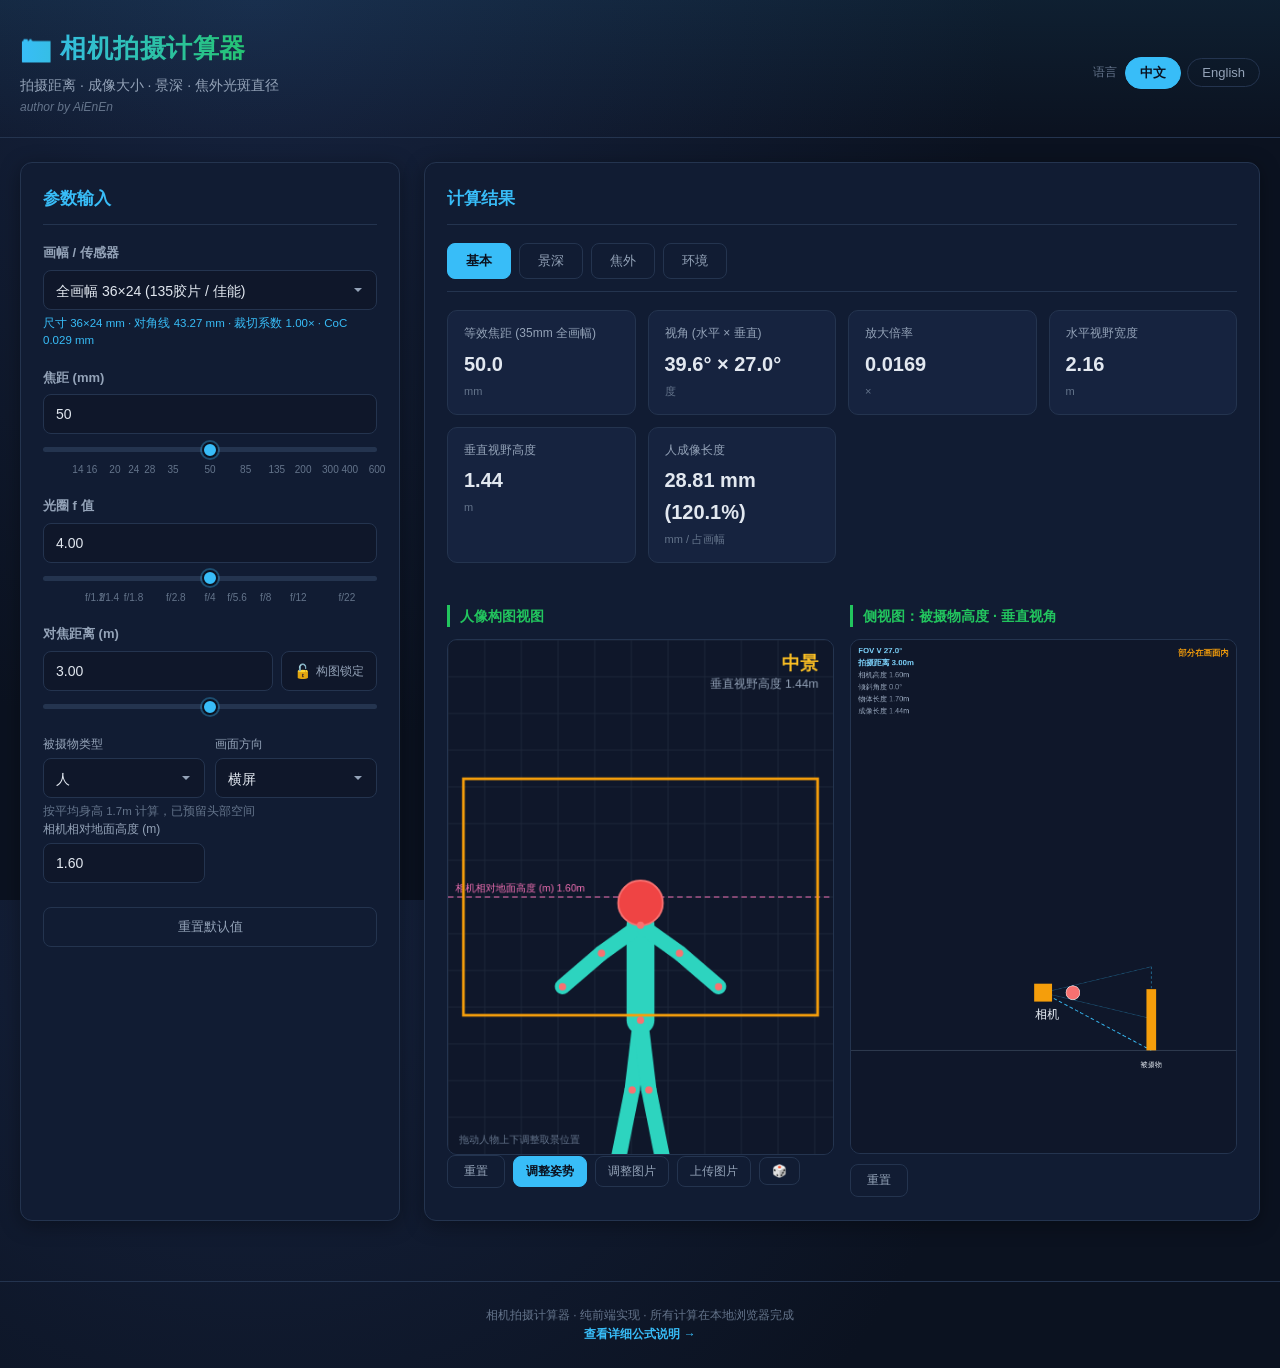
==== commit 46916eeb: "add ev tab" ====
--- a/index.html
+++ b/index.html
@@ -164,6 +164,42 @@
       </div>
     </div>
 
+    <!-- Environment (EV): collapsible section, shown only on the EV tab -->
+    <div class="collapsible input-group" data-group="ev">
+      <input type="checkbox" id="acc-ev" class="collapsible-toggle">
+      <label for="acc-ev" class="collapsible-header"><span data-i18n="tabEv">环境</span></label>
+      <div class="collapsible-body">
+        <div class="field-group" data-group="ev">
+          <div class="row-2">
+            <div class="subj-col">
+              <label for="evStabStops" data-i18n="evStabStops">防抖等级 (档)</label>
+              <select id="evStabStops">
+                <option value="0" selected data-i18n="evStabOff">无防抖</option>
+                <option value="1">1</option>
+                <option value="2">2</option>
+                <option value="3">3</option>
+                <option value="4">4</option>
+                <option value="5">5</option>
+                <option value="6">6</option>
+                <option value="7">7</option>
+                <option value="8">8</option>
+              </select>
+            </div>
+            <div class="subj-col">
+              <label for="evManualShutter" data-i18n="evManualShutter">手动安全快门 (1/x s)</label>
+              <input type="number" id="evManualShutter" placeholder="—" min="1" max="8000" step="1">
+            </div>
+          </div>
+          <div class="hint" data-i18n="evStabHint">安全快门 = 1/(焦距 ÷ 2^防抖档数)，且不低于 1/60 s；手动填写后优先使用手动值</div>
+        </div>
+        <div class="field-group" data-group="ev">
+          <label for="evSafeIso" data-i18n="evSafeIsoLabel">安全 ISO</label>
+          <input type="number" id="evSafeIso" value="6400" min="50" max="409600" step="50">
+          <div class="hint" data-i18n="evSafeIsoHint">按画幅自动给出默认值，可手动修改</div>
+        </div>
+      </div>
+    </div>
+
     <button id="resetBtn" class="btn-secondary" data-i18n="reset">重置默认值</button>
   </section>
 
@@ -175,6 +211,7 @@
       <button class="tab-btn active" data-tab="basic" data-i18n="tabBasic">基本</button>
       <button class="tab-btn" data-tab="dof" data-i18n="tabDof">景深</button>
       <button class="tab-btn" data-tab="bokeh" data-i18n="tabBokeh">焦外</button>
+      <button class="tab-btn" data-tab="ev" data-i18n="tabEv">环境</button>
     </div>
 
     <!-- Basic -->
@@ -302,6 +339,16 @@
           <div class="card-value" id="rEntrancePupil">—</div>
           <div class="card-unit" data-i18n="unitMm">mm</div>
         </div>
+        <div class="card" id="dofLevelCard">
+          <div class="card-title" data-i18n="dofLevel">景深等级</div>
+          <div class="card-value" id="rDofLevel">—</div>
+          <div class="card-unit" id="rDofLevelUnit">—</div>
+        </div>
+        <div class="card" id="dofSharpCard">
+          <div class="card-title" data-i18n="dofSharpRangeTitle">清晰对象</div>
+          <div class="card-value" id="rDofSharp">—</div>
+          <div class="card-unit" data-i18n="dofSharpUnit">按人像拍摄经验估算</div>
+        </div>
       </div>
 
       <div class="collapsible view-details">
@@ -314,11 +361,6 @@
           </div>
         </div>
       </div>
-
-      <div class="conclusion-box">
-        <h3 class="section-title" data-i18n="dofConclusionLabel">景深结论</h3>
-        <p id="dofConclusion">—</p>
-      </div>
     </div>
 
     <!-- Bokeh -->
@@ -356,6 +398,53 @@
         </div>
       </div>
     </div>
+
+    <!-- Environment (EV) -->
+    <div class="tab-panel" id="tab-ev">
+      <div class="result-grid">
+        <div class="card highlight">
+          <div class="card-title" data-i18n="evMinCard">最暗可拍环境</div>
+          <div class="card-value" id="rEvMin">—</div>
+          <div class="card-unit" id="rEvMinScene">—</div>
+        </div>
+        <div class="card">
+          <div class="card-title" data-i18n="evSafeShutterCard">安全快门</div>
+          <div class="card-value" id="rEvSafeShutter">—</div>
+          <div class="card-unit" id="rEvSafeIso">—</div>
+        </div>
+      </div>
+
+      <div class="collapsible view-details" id="evViewWrap">
+        <input type="checkbox" id="acc-ev-view" class="collapsible-toggle">
+        <label for="acc-ev-view" class="collapsible-header"><span data-i18n="evViewVisual">环境适应视图</span></label>
+        <div class="collapsible-body">
+          <div class="visual-wrap">
+            <canvas id="evCanvas" width="900" height="280"></canvas>
+          </div>
+
+          <div class="ev-combos">
+            <div class="ev-combos-title" data-i18n="evCombosTitle">曝光组合</div>
+            <div class="ev-combo-list" id="evComboList"></div>
+            <button class="ev-add-btn" id="evAddComboBtn" type="button" data-i18n="evAddCombo">+ 添加曝光组合</button>
+          </div>
+        </div>
+      </div>
+
+      <div class="conclusion-box">
+        <h3 class="section-title" data-i18n="evSuitableTitle">环境适应结论</h3>
+        <p id="evSuitableText">—</p>
+      </div>
+
+      <div class="collapsible view-details ev-table-view">
+        <input type="checkbox" id="acc-ev-table" class="collapsible-toggle">
+        <label for="acc-ev-table" class="collapsible-header"><span data-i18n="evTableTitle">EV 典型环境参考表</span></label>
+        <div class="collapsible-body">
+          <div class="ev-table-wrap">
+            <table class="ev-table" id="evTable"></table>
+          </div>
+        </div>
+      </div>
+    </div>
   </section>
 
   </div>
@@ -373,6 +462,7 @@
 <script src="js/FieldVisualizationView.js"></script>
 <script src="js/BokehPreview.js"></script>
 <script src="js/CameraDistanceView.js"></script>
+<script src="js/EvView.js"></script>
 <script src="js/stickMan.js"></script>
 <script src="js/PortraitView.js"></script>
 <script src="js/app.js"></script>
--- a/css/common.css
+++ b/css/common.css
@@ -406,6 +406,7 @@
 /* ---------- Result tabs ---------- */
 .tab-bar {
   display: flex;
+  flex-wrap: wrap;
   gap: 8px;
   margin-bottom: 18px;
   border-bottom: 1px solid var(--border);
@@ -436,7 +437,8 @@
 
 body[data-result-tab="basic"] #tab-basic,
 body[data-result-tab="dof"] #tab-dof,
-body[data-result-tab="bokeh"] #tab-bokeh {
+body[data-result-tab="bokeh"] #tab-bokeh,
+body[data-result-tab="ev"] #tab-ev {
   display: block;
 }
 
@@ -489,6 +491,7 @@
   font-size: 11px;
   color: var(--text-mute);
   margin-top: 3px;
+  line-height: 1.5;
 }
 
 .section-title {
@@ -500,6 +503,85 @@
   border-left: 3px solid var(--accent-2);
 }
 
+/* ---------- Conclusion box ---------- */
+.conclusion-box {
+  margin-top: 20px;
+  padding: 14px 16px;
+  background: var(--panel-2);
+  border: 1px solid var(--border);
+  border-radius: 10px;
+}
+
+.conclusion-box .section-title {
+  margin: 0 0 6px;
+}
+
+.conclusion-box p {
+  font-size: 13px;
+  color: var(--text-dim);
+  line-height: 1.7;
+  margin-top: 4px;
+}
+
+.conclusion-box p:empty {
+  display: none;
+}
+
+/* ---------- EV reference table ---------- */
+.ev-table-wrap {
+  max-height: 340px;
+  overflow-y: auto;
+  border: 1px solid var(--border);
+  border-radius: 8px;
+}
+
+.ev-table {
+  width: 100%;
+  border-collapse: collapse;
+  font-size: 12px;
+}
+
+.ev-table th,
+.ev-table td {
+  padding: 6px 10px;
+  text-align: left;
+  border-bottom: 1px solid var(--border);
+  vertical-align: top;
+  line-height: 1.5;
+}
+
+.ev-table th {
+  position: sticky;
+  top: 0;
+  z-index: 1;
+  background: var(--bg-2);
+  color: var(--accent);
+  font-size: 11px;
+  white-space: nowrap;
+}
+
+.ev-table tr:last-child td {
+  border-bottom: none;
+}
+
+.ev-table td.ev-num {
+  font-weight: 700;
+  color: var(--accent-2);
+  white-space: nowrap;
+  width: 52px;
+}
+
+.ev-table td.ev-name {
+  color: var(--text);
+  white-space: nowrap;
+  font-weight: 600;
+  width: 110px;
+}
+
+.ev-table td.ev-desc {
+  color: var(--text-dim);
+}
+
 /* ---------- Visualization ---------- */
 .scene-row {
   margin-top: 20px;
@@ -517,7 +599,12 @@
   display: block;
 }
 
-#personCanvas {
+/* Interactive canvases: block touch gestures so pointer drags are not
+   stolen by page scrolling (critical on mobile). */
+#personCanvas,
+#sceneTopCanvas,
+#sceneSideCanvas,
+#dofCanvas {
   touch-action: none;
   user-select: none;
   -webkit-user-select: none;
@@ -668,6 +755,7 @@
 body[data-result-tab="basic"] .tab-btn[data-tab="basic"],
 body[data-result-tab="dof"] .tab-btn[data-tab="dof"],
 body[data-result-tab="bokeh"] .tab-btn[data-tab="bokeh"],
+body[data-result-tab="ev"] .tab-btn[data-tab="ev"],
 body[data-mobile-panel="input"] #toggleInputBtn,
 body[data-mobile-panel="result"] #toggleResultBtn,
 html[lang="zh-CN"] .lang-btn[data-lang="zh"],
@@ -684,4 +772,110 @@
   border-color: var(--accent-warm);
   color: var(--accent-warm);
   font-weight: 600;
-}+}
+/* EV reference table: rows the camera can already handle */
+.ev-table tr.ok td.ev-name {
+  color: var(--accent-2);
+}
+
+.ev-table tr.ok td.ev-num {
+  color: var(--accent-2);
+  opacity: 0.85;
+}
+
+/* ---------- EV custom exposure combos (view panel) ---------- */
+.ev-combos {
+  margin-top: 14px;
+}
+
+.ev-combos-title {
+  font-size: 13px;
+  font-weight: 600;
+  color: var(--text-dim);
+  margin-bottom: 8px;
+}
+
+.ev-combo-list {
+  display: flex;
+  flex-direction: column;
+  gap: 8px;
+}
+
+.ev-combo-row {
+  display: flex;
+  align-items: center;
+  gap: 8px;
+  flex-wrap: wrap;
+  padding: 8px 10px;
+  background: var(--panel-2);
+  border: 1px solid var(--border);
+  border-radius: 8px;
+}
+
+.ev-combo-dot {
+  width: 12px;
+  height: 12px;
+  border-radius: 50%;
+  flex-shrink: 0;
+}
+
+.ev-combo-cell input {
+  width: 84px;
+  height: 34px;
+  padding: 0 8px;
+  background: var(--bg-2);
+  border: 1px solid var(--border);
+  border-radius: 6px;
+  color: var(--text);
+  font-size: 13px;
+  font-family: inherit;
+}
+
+.ev-combo-cell input:focus {
+  outline: none;
+  border-color: var(--accent);
+}
+
+.ev-combo-result {
+  font-size: 12px;
+  font-weight: 600;
+  color: var(--accent-2);
+  margin-left: auto;
+}
+
+.ev-combo-del {
+  width: 28px;
+  height: 28px;
+  background: transparent;
+  border: 1px solid var(--border);
+  border-radius: 6px;
+  color: var(--text-mute);
+  font-size: 15px;
+  line-height: 1;
+  cursor: pointer;
+  flex-shrink: 0;
+  transition: all 0.15s;
+}
+
+.ev-combo-del:hover {
+  border-color: var(--danger);
+  color: var(--danger);
+}
+
+.ev-add-btn {
+  margin-top: 10px;
+  padding: 8px 14px;
+  background: transparent;
+  border: 1px dashed var(--border);
+  border-radius: 8px;
+  color: var(--text-dim);
+  font-size: 12.5px;
+  font-family: inherit;
+  cursor: pointer;
+  transition: all 0.15s;
+}
+
+.ev-add-btn:hover {
+  border-color: var(--accent);
+  color: var(--accent);
+}
--- a/css/web.css
+++ b/css/web.css
@@ -2,7 +2,7 @@
    web.css
    Desktop / tablet layout (>= 601px). Restores the original desktop
    layout (before the mobile redesign):
-     - Person / DoF / Bokeh fields follow the active result tab
+     - Person / DoF / Bokeh / Ev fields follow the active result tab
      - Visualization views (portrait / top / side / DoF / bokeh) are
        always expanded
    The collapsible (checkbox) behavior applies to mobile only.
@@ -25,13 +25,14 @@
     display: flex;
   }
 
-  /* ---------- Input panel: restore original "groups follow the
-     active result tab". Basic params (sensor / focal / aperture /
-     focus distance) are shown only on the "Basic" result tab. */
+  /* ---------- Input panel: "groups follow the active result tab".
+     Basic params (sensor / focal / aperture / focus distance) are shown
+     on the Basic tab, and also on the Environment tab (the EV capability
+     directly depends on focal length and aperture). */
   .field-group[data-group="common"] {
     display: block;
   }
-  body:not([data-result-tab="basic"]) .field-group[data-group="common"] {
+  body:not([data-result-tab="basic"]):not([data-result-tab="ev"]) .field-group[data-group="common"] {
     display: none;
   }
 
@@ -60,6 +61,10 @@
     display: block;
   }
   body[data-result-tab="bokeh"] .collapsible.input-group[data-group="bokeh"] {
+    display: block;
+  }
+  /* Environment inputs exist only while the Environment tab is active */
+  body[data-result-tab="ev"] .collapsible.input-group[data-group="ev"] {
     display: block;
   }
 
@@ -95,6 +100,52 @@
     padding: 0;
   }
 
+  /* ---------- EV reference table: keep the collapsible behavior
+     (collapsed by default) even on desktop - it is a long lookup
+     table, not a visualization. Uses the #tab-ev id so these rules
+     override the generic .view-details expansion above. ---------- */
+  .collapsible.view-details.ev-table-view {
+    background: var(--panel-2);
+    border: 1px solid var(--border);
+    border-radius: 10px;
+    margin: 0 0 12px;
+    overflow: hidden;
+  }
+  .collapsible.view-details.ev-table-view > .collapsible-toggle {
+    display: block;
+  }
+  .collapsible.view-details.ev-table-view > .collapsible-header {
+    display: flex;
+    align-items: center;
+    justify-content: space-between;
+    gap: 8px;
+    font-size: 13px;
+    font-weight: 600;
+    color: var(--text-dim);
+    margin: 0;
+    padding: 11px 14px;
+    border-left: none;
+    cursor: pointer;
+    user-select: none;
+  }
+  .collapsible.view-details.ev-table-view > .collapsible-header::after {
+    content: "▾";
+    color: var(--text-mute);
+    font-size: 12px;
+    transition: transform 0.15s;
+    flex-shrink: 0;
+  }
+  .collapsible.view-details.ev-table-view > .collapsible-toggle:checked ~ .collapsible-header::after {
+    transform: rotate(180deg);
+  }
+  .collapsible.view-details.ev-table-view > .collapsible-body {
+    display: none;
+    padding: 0 14px 14px;
+  }
+  .collapsible.view-details.ev-table-view > .collapsible-toggle:checked ~ .collapsible-body {
+    display: block;
+  }
+
   /* Scene views: two columns on desktop
      (portrait framing + side view / top view + side view) */
   .scene-row {
--- a/css/mobile.css
+++ b/css/mobile.css
@@ -5,8 +5,8 @@
 
    Interaction:
    - Fixed bottom nav: one-tap switch between Input / Result panels
-   - Input panel: basic params always visible; Person / DoF / Bokeh
-     are collapsible sections
+   - Input panel: basic params always visible; Person / DoF / Bokeh /
+     Environment are collapsible sections
    - All visualization views are collapsible, collapsed by default
    - Panels scroll internally so a collapsed screen fits without scroll
    ============================================================ */
@@ -75,6 +75,21 @@
     display: block;
   }
 
+  /* Basic params are hidden on non-basic tabs, except the Environment
+     tab (EV capability depends on focal length & aperture). */
+  body:not([data-result-tab="basic"]):not([data-result-tab="ev"])
+    .field-group[data-group="common"] {
+    display: none;
+  }
+
+  /* Environment inputs exist only while the Environment tab is active */
+  .collapsible.input-group[data-group="ev"] {
+    display: none;
+  }
+  body[data-result-tab="ev"] .collapsible.input-group[data-group="ev"] {
+    display: block;
+  }
+
   /* Result cards: two columns */
   .result-grid {
     grid-template-columns: repeat(2, 1fr);
@@ -116,6 +131,11 @@
     max-height: 45vh;
     margin: 0 auto;
   }
+  #evCanvas {
+    max-width: 100%;
+    max-height: 40vh;
+    margin: 0 auto;
+  }
 
   /* Fixed bottom nav */
   .mobile-nav {
